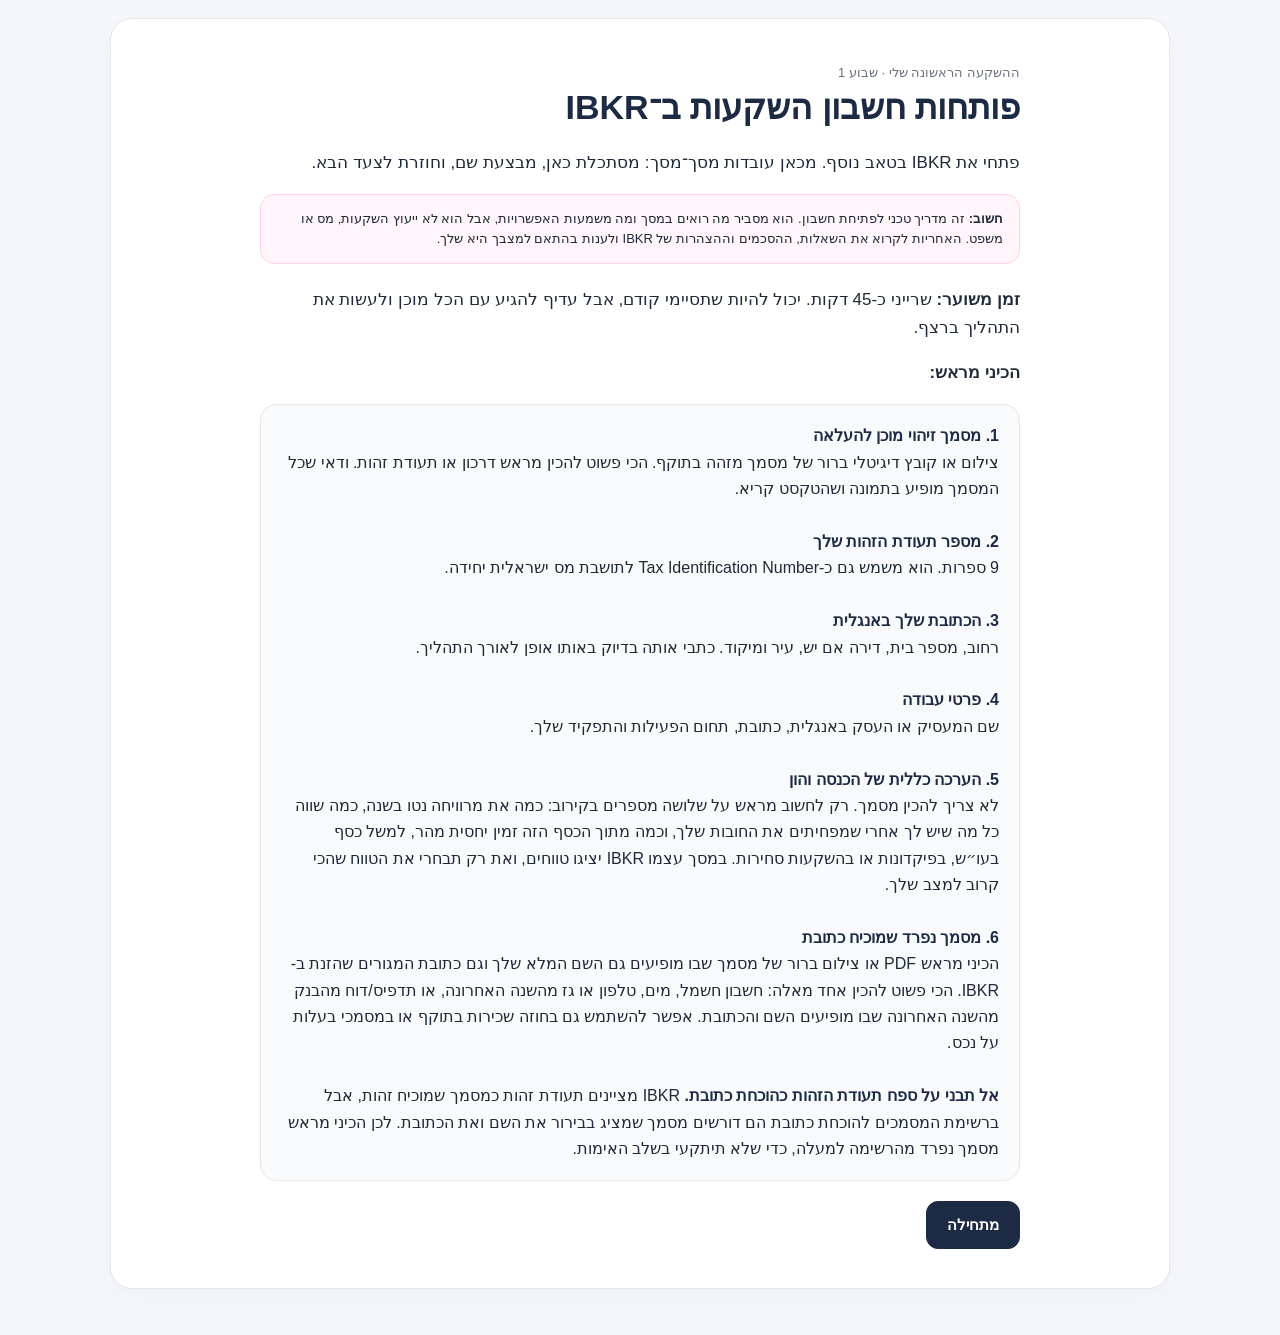
==== investment-guide/index.html @ 602bee1f "Rename index (7).html to index.html" ====
<!doctype html><html lang="he" dir="rtl"><head><meta charset="utf-8"><meta name="viewport" content="width=device-width,initial-scale=1"><title>ההשקעה הראשונה שלי · IBKR</title>
<style>
:root{--bg:#f6f7fb;--txt:#1f2937;--mut:#6b7280;--line:#e5e7eb;--navy:#1d2a44;--mag:#ed168c;--mag2:#c90d73;--soft:#fff5fb}
*{box-sizing:border-box}body{margin:0;background:var(--bg);font-family:Arial,"Noto Sans Hebrew",sans-serif;color:var(--txt)}.wrap{max-width:1100px;margin:auto;padding:0 20px 46px}
header{position:sticky;top:0;z-index:9;background:#f6f7fbf2;padding:16px 0 14px;backdrop-filter:blur(8px)}.meta{display:flex;justify-content:space-between;color:var(--mut);font-size:13px;margin-bottom:10px}
.track{height:8px;background:#e6e8ee;border-radius:999px;position:relative;margin:0 31px}.fill{position:absolute;right:0;height:100%;background:var(--mag);border-radius:999px;transition:.25s}
.user{position:absolute;top:50%;transform:translate(50%,-50%);width:30px;height:30px;display:grid;place-items:center;transition:.25s}.user svg{width:24px;height:24px;fill:var(--mag)}
.goal{position:absolute;left:-31px;top:50%;transform:translateY(-50%);width:34px;height:34px;border-radius:50%;background:white;border:2px solid var(--mag);display:grid;place-items:center;box-shadow:0 0 0 5px var(--bg)}.goal svg{width:19px;height:19px;fill:var(--mag)}
main{background:#fff;border:1px solid var(--line);border-radius:22px;padding:34px;margin-top:18px;box-shadow:0 5px 22px #1f293708}.kicker{font-size:13px;color:var(--mut);margin-bottom:7px}
h1{direction:ltr;text-align:left;color:var(--navy);font-size:30px;margin:0 0 22px}.disclaimer{background:var(--soft);border:1px solid #ffd0e8;border-radius:14px;padding:14px 16px;font-size:13px;line-height:1.55;margin:0 0 22px}
.gallery{display:grid;gap:14px;margin:20px 0 26px}.screen{background:#fafbfc;border:1px solid var(--line);border-radius:16px;overflow:hidden;text-align:center}.screen img{display:block;max-width:100%;max-height:640px;margin:auto;object-fit:contain;background:#fff}.cap{font-size:11px;color:var(--mut);padding:8px 12px;border-top:1px solid var(--line)}
.row{padding:14px 0;border-bottom:1px solid #eef0f4}.field{direction:ltr;text-align:left;font-weight:700}.answer{margin-top:6px;line-height:1.55}.note{margin-top:20px;border:1px solid #d9dee7;background:#f8fafc;border-radius:14px;padding:17px 19px;line-height:1.55}.note strong{display:block;color:var(--navy);margin-bottom:6px}
.actions{display:flex;gap:12px;justify-content:space-between;margin-top:30px}button{border-radius:12px;padding:14px 20px;font-size:15px;cursor:pointer;transition:transform .16s ease,box-shadow .16s ease,background .16s ease,border-color .16s ease}.back{background:white;border:1px solid var(--line);color:var(--txt)}.back:hover{background:#f3f4f6;border-color:#cfd4dc;transform:translateY(-2px);box-shadow:0 5px 14px #1f293712}.next{background:var(--navy);border:1px solid var(--navy);color:white;margin-right:auto;font-weight:700}.next:hover{background:#111d34;border-color:#111d34;transform:translateY(-2px);box-shadow:0 7px 18px #1d2a4430}button:active{transform:translateY(0)}
.intro{max-width:760px;margin:auto;padding:12px 0 5px}.intro h1{direction:rtl;text-align:right;font-size:34px}.intro p{font-size:17px;line-height:1.65}.start{background:var(--navy);color:#fff;border:1px solid var(--navy);font-weight:700}.start:hover{background:#111d34;transform:translateY(-2px);box-shadow:0 7px 18px #1d2a4430}
.done{text-align:center;padding:15px 10px 8px}.done h1{direction:rtl;text-align:center;margin:8px 0 10px}.party{height:180px;position:relative;display:grid;place-items:center;overflow:hidden}.party img{width:150px;max-height:140px;object-fit:contain;animation:partyPop .7s cubic-bezier(.2,.8,.2,1) both,partyFloat 2.2s ease-in-out .7s infinite alternate}@keyframes partyPop{0%{transform:scale(.25) rotate(-14deg);opacity:0}75%{transform:scale(1.12) rotate(4deg)}100%{transform:scale(1) rotate(0);opacity:1}}@keyframes partyFloat{to{transform:translateY(-8px) rotate(3deg)}}
.confetti{position:absolute;width:9px;height:15px;border-radius:3px;animation:fall 1.8s ease-in infinite;top:-20px}@keyframes fall{to{transform:translateY(210px) rotate(360deg);opacity:.1}}
.todo{text-align:right;max-width:720px;margin:24px auto 0;background:#f8fafc;border:1px solid var(--line);border-radius:16px;padding:18px 20px;line-height:1.65}.todo b{color:var(--navy)}.security{margin-top:14px;padding-top:14px;border-top:1px solid var(--line)}.source{font-size:11px;color:var(--mut);margin-top:18px}
@media(max-width:680px){.wrap{padding:0 13px 28px}main{padding:21px 16px;border-radius:18px}h1{font-size:24px}.intro h1{font-size:29px}.screen img{max-height:520px}.actions{position:sticky;bottom:0;background:white;padding:12px 0 2px;z-index:4}}
</style></head><body><div class="wrap"><header id="head" style="display:none"><div class="meta"><span id="count"></span><span>בדרך לפתיחת החשבון</span></div><div class="track"><div class="fill" id="fill"></div><div class="user" id="user"><svg viewBox="0 0 24 24"><path d="M12 12a5 5 0 1 0 0-10 5 5 0 0 0 0 10Zm0 2c-5 0-9 2.5-9 5.5V22h18v-2.5C21 16.5 17 14 12 14Z"/></svg></div><div class="goal"><svg viewBox="0 0 24 24"><path d="M9 4V3h6v1h3a2 2 0 0 1 2 2v4H4V6a2 2 0 0 1 2-2h3Zm6 2H9v1h6V6Zm5 6v6a2 2 0 0 1-2 2H6a2 2 0 0 1-2-2v-6h6v1h4v-1h6Z"/></svg></div></div></header><main id="main"></main></div>
<script>
const S=[{"title": "Open Account", "imgs": ["https://www.bankeronwheels.com/wp-content/uploads/2024/09/Screenshot-2024-09-30-201847.png"], "items": [["Open Account", "באתר של IBKR לחצי על הכפתור האדום Open Account בפינה הימנית העליונה."], ]}, {"title": "Create a Username and Password", "imgs": ["https://www.bankeronwheels.com/wp-content/uploads/2024/08/User1.png"], "items": [["Email Address", "הזיני את כתובת המייל שלך."], ["Username", "צרי שם משתמש ושמרי אותו במנהל הסיסמאות שלך."], ["Password / Confirm Password", "צרי סיסמה חזקה והזיני אותה שוב."], ["Country", "בחרי Israel. הכוונה למדינת המגורים העיקרית שלך, לא לאזרחות."], ["Create Account", "לחצי Create Account."]]}, {"title": "Email Verification", "imgs": ["https://www.bankeronwheels.com/wp-content/uploads/2024/08/tre-e1727351847873-1536x276.png"], "items": [["Verify Email", "פתחי את המייל מ־IBKR ולחצי על קישור האימות."], ["Return to Application", "חזרי ל־IBKR והמשיכי את הבקשה."]]}, {"title": "Select The Desired Account", "imgs": ["https://www.bankeronwheels.com/wp-content/uploads/2024/08/quattro.png", "https://www.bankeronwheels.com/wp-content/uploads/2024/08/Cinque-1536x446.png", "https://www.bankeronwheels.com/wp-content/uploads/2024/08/sei-1536x1516.png"], "items": [["Account Type", "למדריך הזה בחרי Individual , חשבון אישי על שמך."], ["Start Application", "לחצי Start Application."]], "note": ["חשבון אישי", "המדריך הזה בנוי לפתיחת Individual Account. אם את פותחת Joint או סוג חשבון אחר, המסלול משתנה."]}, {"title": "Personal Information", "imgs": ["https://www.bankeronwheels.com/wp-content/uploads/2024/08/sette-768x1331.png", "https://www.bankeronwheels.com/wp-content/uploads/2024/08/otto-1174x1536.png"], "items": [["Contact Information", "מלאי שם, כתובת וטלפון בדיוק לפי הפרטים שלך."], ["Address Line One", "רחוב ומספר בית באנגלית."], ["Address Line Two", "דירה / קומה, אם רלוונטי."], ["City / Zip", "עיר ומיקוד."], ["Date of Birth", "תאריך לידה."], ["Marital Status", "מצב משפחתי."], ["Number of Dependents", "מספר האנשים התלויים בך כלכלית, לפי מצבך."], ["Tax Residency", "אם את תושבת מס בישראל בלבד, בחרי Israel."], ["Tax Identification Number", "לתושבת ישראל יחידה: מספר תעודת הזהות שלך, 9 ספרות."], ["Identification", "בחרי Israel כמדינת ההנפקה, את סוג המסמך שאת מציגה, והזיני את מספר המסמך בדיוק כפי שמופיע עליו."]], "note": ["מה זה Tax Identification Number?", "זה מספר הזיהוי שלך לצורכי מס. בישראל, אצל יחיד, זה מספר תעודת הזהות. אם את תושבת מס גם במדינה נוספת, הוסיפי אותה לפי המצב שלך."]}, {"title": "Employment & Source of Wealth", "imgs": ["https://www.bankeronwheels.com/wp-content/uploads/2024/08/nove-1124x1536.png", "https://www.bankeronwheels.com/wp-content/uploads/2024/08/dieci-1536x1037.png"], "items": [["Employment Status", "בחרי את מה שמתאר אותך: Employed = שכירה · Self-Employed = עצמאית · Student = סטודנטית · Homemaker = עקרת בית · Unemployed = לא מועסקת · Retired = פנסיונרית · At Home Trader = סוחרת מהבית."], ["My Employment", "אם בחרת Employed / Self-Employed, מלאי שם מעסיק/עסק, כתובת, Nature of Business = תחום הפעילות, ו־Occupation = התפקיד שלך."], ["Financial Firm", "אם את או בן/בת משפחה קרובה עובדים או רשומים בגוף פיננסי מהסוג שמפורט בשאלה , Yes. אחרת , No."], ["Source of Wealth", "סמני מאיפה נבנה ההון שלך בפועל , למשל הכנסה מעבודה, חסכונות, השקעות, ירושה, נדל״ן או מקור אחר שמופיע אצלך."], ["Source Used to Fund Account", "סמני מאיזה מהמקורות האלה מגיע הכסף שאת מתכוונת להעביר לחשבון."]], "note": ["למה שואלים מאיפה הכסף?", "זו בדיקה רגולטורית של מקור ההון והכספים. אין תשובה ש'עדיף' לבחור , המטרה היא שהתשובות יתארו את המצב שלך בפועל ושיהיה אפשר לתמוך בהן במסמכים אם IBKR יבקשו."]}, {"title": "Base Currency, Security Questions & Phone", "imgs": ["https://www.bankeronwheels.com/wp-content/uploads/2024/08/unidci-768x1151.png", "https://www.bankeronwheels.com/wp-content/uploads/2024/08/dodici-1536x466.png"], "items": [["Base Currency", "למסלול שלנו בחרי United States Dollar (USD). זה מטבע הדיווח של החשבון; הוא לא מגביל אותך להחזיק או לסחור רק בדולרים."], ["Security Questions", "בחרי 3 שאלות שתזכרי את התשובות אליהן גם בעתיד. שמרי גם אותן במנהל הסיסמאות."], ["Mobile Number", "הזיני את מספר הנייד שלך ואמתִי אותו אם מופיעה בקשת אימות."]]}, {"title": "Configure Your Trading Account", "imgs": ["https://www.bankeronwheels.com/wp-content/uploads/2024/09/ss13.webp", "https://www.bankeronwheels.com/wp-content/uploads/2024/08/Quindici-1536x910.png"], "items": [["Account Type", "בחרי Cash. זה החשבון הפשוט ללא הלוואה מהברוקר וללא מינוף."], ["Annual Net Income (USD)", "בחרי את הטווח שהכי קרוב להכנסה השנתית נטו שלך. IBKR מציגים טווחים , לא צריך לחשב עד הדולר."], ["Net Worth (USD)", "בחרי את הטווח שהכי קרוב לשווי הכולל שלך: מה שיש לך בנכסים ובחסכונות, פחות מה שאת חייבת בחובות והלוואות."], ["Liquid Net Worth (USD)", "בחרי את הטווח שהכי קרוב לכסף ולנכסים שאפשר להפוך למזומן יחסית מהר , למשל כסף בבנק והשקעות סחירות. דירת מגורים בדרך כלל אינה נחשבת נזילה."], ["Investment Objectives", "אם המטרה שלך היא צמיחת הון לאורך זמן, Growth מתארת את המטרה הזו. סמני אפשרויות נוספות רק אם הן באמת חלק מהמטרות שלך."], ["Experience / Trades / Knowledge", "בכל מוצר שמופיע, בחרי את שנות הניסיון, מספר העסקאות בשנה ורמת הידע שמתארים אותך בפועל."], ["Trading Permissions , Stocks", "כדי לקנות מניות או ETF צריך Stocks. הוסיפי את השווקים שבהם את מתכננת לסחור. אל תוסיפי Options, Futures, CFDs וכד׳ אם אינך מתכוונת להשתמש בהם."]], "note": ["חשוב", "זו הכוונה טכנית לפתיחת החשבון, לא המלצה השקעתית. אל תגדילי ניסיון, ידע או מטרות כדי לקבל הרשאה. קראי את האפשרויות ובחרי רק מה שמתאר אותך בפועל."]}, {"title": "Regulatory Questions", "imgs": ["https://www.bankeronwheels.com/wp-content/uploads/2024/08/sedici-1-1536x1351.png"], "items": [["Financial Industry", "אם השאלה שואלת האם את או קרוב משפחה מיידי עובדים/רשומים בגוף פיננסי , Yes רק אם זה נכון. אחרת No."], ["Public Company / Control Person", "אם השאלה שואלת האם את מנהלת, דירקטורית, בעלת שליטה או קשורה באופן שמפורט לחברה ציבורית , עני לפי מצבך. אם לא, No."], ["Other Regulatory Questions", "קראי כל שאלה ועני אמת. אם מופיעה אצלך שאלה שהניסוח שלה לא ברור ולא מופיעה כאן , אל תנחשי. צלמי אותה."]], "note": ["אין כאן 'סט תשובות' שצריך לעבור", "השאלות משתנות לפי הפרטים שמילאת קודם. לכן אי אפשר לסמן No אוטומטית לכולן. המדריך נותן פירוש; התשובה היא תמיד לפי המצב שלך."]}, {"title": "Stock Yield Enhancement Program", "imgs": ["https://www.bankeronwheels.com/wp-content/uploads/2024/08/Account-type.gif"], "items": [["Stock Yield Enhancement Program", "זה מסלול אופציונלי שבו IBKR יכולים להשאיל ניירות ערך שלך לצדדים אחרים ואת עשויה לקבל חלק מההכנסה מההשאלה."], ["Enroll / Decline", "אין צורך להצטרף לתוכנית כדי לפתוח חשבון. קראי את התנאים ובחרי אם להצטרף או לא; אפשר לשנות את ההגדרה בהמשך."]], "note": ["למה אני לא אומרת לך מה לסמן כאן?", "זו כבר בחירה פיננסית לגבי השאלת ניירות הערך שלך, ולא פעולה טכנית שנדרשת לפתיחת החשבון."]}, {"title": "Confirm Your Tax Residence , W-8BEN", "imgs": ["https://www.bankeronwheels.com/wp-content/uploads/2024/08/diciassette-1426x1536.png"], "items": [["1. Name of Beneficial Owner", "בדקי שהשם שלך נכון."], ["2. Country of Citizenship", "בדקי שהאזרחות נכונה."], ["3. Permanent Address", "בדקי שהכתובת נכונה."], ["4. Date of Birth", "בדקי שתאריך הלידה נכון."], ["5. US tax identification number (SSN or ITIN)", "אם אין לך SSN או ITIN אמריקאי, השאירי את השדה ריק."], ["6. Foreign tax identification number", "לתושבת ישראל: מספר תעודת הזהות שלך."], ["Treaty Benefits Qualifications", "אם את תושבת מס בישראל והמערכת מציגה Israel כמדינת האמנה שלך, בחרי Israel לפי הפרטים שלך."]], "note": ["יש לך אזרחות אמריקאית או Green Card?", "עצרי כאן. W-8BEN מיועד למי שאינה US Person. אזרחית אמריקאית / בעלת Green Card בדרך כלל נדרשת למסלול מס אחר, לרבות W-9. אל תמלאי את המסך לפי ההוראות האלה."]}, {"title": "Final Steps & Signature", "imgs": ["https://www.bankeronwheels.com/wp-content/uploads/2024/08/diciotto-1-e1727351909633-768x1075.png", "https://www.bankeronwheels.com/wp-content/uploads/2024/08/Signature-1536x751.png", "https://www.bankeronwheels.com/wp-content/uploads/2024/08/venti-1173x1536.png", "https://www.bankeronwheels.com/wp-content/uploads/2024/08/ventiuno-1536x830.png", "https://www.bankeronwheels.com/wp-content/uploads/2024/08/ventidue-1195x1536.png", "https://www.bankeronwheels.com/wp-content/uploads/2024/08/ventitre-1536x895.png", "https://www.bankeronwheels.com/wp-content/uploads/2024/08/venti4-1536x165.png"], "items": [["Agree / Consent", "קראי את ההצהרות שמופיעות במסך וסמני Agree / Consent רק אם הן נכונות ואת מסכימה להן."], ["Signature", "במקום שבו IBKR מבקשים חתימה אלקטרונית, הקלידי את שמך בדיוק בפורמט שמופיע בהוראה ולחצי Sign / Continue."], ["Review", "עברִי על סיכום הפרטים. אם משהו שגוי, לחצי Edit ותקני לפני ההמשך."], ["Agreements & Disclosures", "פתחי וקראי את ההסכמים והגילויים שהמערכת דורשת ממך לאשר, ואז בצעי את האישור/החתימה."], ["More information is required", "אם מופיעה הודעה כזו, לחצי Continue , עדיין נשארו שלבי אימות."]], "note": ["חשוב", "המדריך מסביר את הפעולה הטכנית. ההסכמים עצמם מחייבים אותך, ולכן האחריות לקרוא ולהבין מה את מאשרת היא שלך."]}, {"title": "Final Steps to a Completed Application", "imgs": ["https://www.bankeronwheels.com/wp-content/uploads/2024/08/venti5-1536x1136.png"], "items": [["Confirm Mobile Number", "אם עדיין לא אימתת את הנייד, לחצי Confirm והשלימי את האימות."], ["Verify Identity And Address", "זה שלב חובה. לחצי Verify Identity."], ["Fund Your Account", "אל תעצרי עכשיו כדי להפקיד אם המטרה כרגע היא לסיים את פתיחת החשבון; קודם נסגור את האימות."]]}, {"title": "Verify Identity & Address", "imgs": ["https://www.bankeronwheels.com/wp-content/uploads/2024/08/venti6-1536x1000.png", "https://www.bankeronwheels.com/wp-content/uploads/2024/08/venti7-1536x1180.png", "https://www.bankeronwheels.com/wp-content/uploads/2024/08/required-e1727351956691.png", "https://www.bankeronwheels.com/wp-content/uploads/2024/08/venti8-1536x907.png", "https://www.bankeronwheels.com/wp-content/uploads/2024/09/Proof.png"], "items": [["Country of Issuance", "בחרי Israel."], ["Document Type", "בחרי Passport / National Identity Card / Driver License לפי המסמך שאת מעלה."], ["Document Number / Expiration", "הקלידי את מספר המסמך ואת תאריך התוקף, אם יש."], ["Verification Method", "אם מוצעת לך Streamlined Verification והיא זמינה , אפשר לפעול לפיה. אם לא, בחרי Manual Document Upload."], ["Proof of Identity", "העלי צילום ברור של דרכון / תעודת זהות / רישיון נהיגה לפי האפשרויות שמוצגות אצלך."], ["Proof of Address", "העלי מסמך שבו מופיעים השם והכתובת שהזנת. תדפיס או דוח מהבנק הוא אפשרות טובה; במסלול הידני מוצגות גם אפשרויות נוספות כגון Utility Bill, מסמך ממשלתי, Mortgage/Brokerage Statement או Credit Card Statement בהתאם לדרישות העדכניות במסך."], ["Do not reuse the same document", "אם IBKR מציינים שאותו מסמך לא יכול לשמש גם לזהות וגם לכתובת , השתמשי בשני מסמכים שונים."], ["Image Quality", "הצילום צריך להיות מלא, חד וקריא, בלי חיתוך של קצוות המסמך."]], "note": ["פה לא יוצאים באמצע", "אם חסר לך מסמך, פתחי את רשימת המסמכים המקובלים שמופיעה ב־IBKR ובחרי חלופה. אל תעלי מסמך שלא עומד בדרישות רק כדי להתקדם."]}, {"title": "Optional Settings & Two Factor Authentication", "imgs": ["https://www.bankeronwheels.com/wp-content/uploads/2024/08/30-1536x789.png", "https://www.bankeronwheels.com/wp-content/uploads/2024/08/31-e1727351985208.png"], "items": [["Two Factor Authentication", "אחרי שהחשבון נפתח, בחרי Secure Your Account והגדירי אימות דו־שלבי."], ["IBKR Mobile", "התקיני את IBKR Mobile, התחברי עם המשתמש והסיסמה שיצרת והפעילי IB Key לפי ההוראות."], ["Password", "שמרי את שם המשתמש והסיסמה במנהל סיסמאות , לא בצילום מסך, Notes פתוח או WhatsApp."]]}];let i=-1;const disc=`<div class="disclaimer"><b>חשוב:</b> זה מדריך טכני לפתיחת חשבון. הוא מסביר מה רואים במסך ומה משמעות האפשרויות, אבל הוא לא ייעוץ השקעות, מס או משפט. האחריות לקרוא את השאלות, ההסכמים וההצהרות של IBKR ולענות בהתאם למצבך היא שלך.</div>`;
function intro(){head.style.display="none";main.innerHTML=`<div class="intro"><div class="kicker">ההשקעה הראשונה שלי · שבוע 1</div><h1>פותחות חשבון השקעות ב־IBKR</h1><p>פתחי את IBKR בטאב נוסף. מכאן עובדות מסך־מסך: מסתכלת כאן, מבצעת שם, וחוזרת לצעד הבא.</p>${disc}<p><b>זמן משוער:</b> שרייני כ-45 דקות. יכול להיות שתסיימי קודם, אבל עדיף להגיע עם הכל מוכן ולעשות את התהליך ברצף.</p>
<p><b>הכיני מראש:</b></p>
<div class="todo" style="margin:10px 0 20px;max-width:none">
<b>1. מסמך זיהוי מוכן להעלאה</b><br>
צילום או קובץ דיגיטלי ברור של מסמך מזהה בתוקף. הכי פשוט להכין מראש דרכון או תעודת זהות. ודאי שכל המסמך מופיע בתמונה ושהטקסט קריא.<br><br>

<b>2. מספר תעודת הזהות שלך</b><br>
9 ספרות. הוא משמש גם כ-Tax Identification Number לתושבת מס ישראלית יחידה.<br><br>

<b>3. הכתובת שלך באנגלית</b><br>
רחוב, מספר בית, דירה אם יש, עיר ומיקוד. כתבי אותה בדיוק באותו אופן לאורך התהליך.<br><br>

<b>4. פרטי עבודה</b><br>
שם המעסיק או העסק באנגלית, כתובת, תחום הפעילות והתפקיד שלך.<br><br>

<b>5. הערכה כללית של הכנסה והון</b><br>
לא צריך להכין מסמך. רק לחשוב מראש על שלושה מספרים בקירוב: כמה את מרוויחה נטו בשנה, כמה שווה כל מה שיש לך אחרי שמפחיתים את החובות שלך, וכמה מתוך הכסף הזה זמין יחסית מהר, למשל כסף בעו״ש, בפיקדונות או בהשקעות סחירות. במסך עצמו IBKR יציגו טווחים, ואת רק תבחרי את הטווח שהכי קרוב למצב שלך.<br><br>

<b>6. מסמך נפרד שמוכיח כתובת</b><br>
הכיני מראש PDF או צילום ברור של מסמך שבו מופיעים גם השם המלא שלך וגם כתובת המגורים שהזנת ב-IBKR. הכי פשוט להכין אחד מאלה: חשבון חשמל, מים, טלפון או גז מהשנה האחרונה, או תדפיס/דוח מהבנק מהשנה האחרונה שבו מופיעים השם והכתובת. אפשר להשתמש גם בחוזה שכירות בתוקף או במסמכי בעלות על נכס.<br><br>

<b>אל תבני על ספח תעודת הזהות כהוכחת כתובת.</b> IBKR מציינים תעודת זהות כמסמך שמוכיח זהות, אבל ברשימת המסמכים להוכחת כתובת הם דורשים מסמך שמציג בבירור את השם ואת הכתובת. לכן הכיני מראש מסמך נפרד מהרשימה למעלה, כדי שלא תיתקעי בשלב האימות.
</div>
<button class="start" onclick="start()">מתחילה</button></div>`}
function start(){i=0;head.style.display="block";render()}
function render(){const s=S[i],p=i/(S.length-1)*100;count.textContent=`שלב ${i+1} מתוך ${S.length}`;fill.style.width=p+"%";user.style.right=p+"%";const rows=s.items.map(x=>`<div class="row"><div class="field">${x[0]}</div><div class="answer">${x[1]}</div></div>`).join("");const note=s.note?`<div class="note"><strong>${s.note[0]}</strong>${s.note[1]}</div>`:"";const shots=s.imgs.map((u,j)=>`<div class="screen"><img src="${u}" alt="${s.title}" onerror="this.closest('.screen').style.display='none'"><div class="cap">מסך ${j+1} מתוך ${s.imgs.length} בשלב הזה · צילום מתוך מדריך Banker on Wheels המעודכן למאי 2026</div></div>`).join("");main.innerHTML=`<div class="kicker">IBKR · ${i+1}/${S.length}</div><h1>${s.title}</h1>${i===0?disc:""}<div class="gallery">${shots}</div>${rows}${note}<div class="actions"><button class="back" onclick="back()">חזרה</button><button class="next" onclick="next()">${i===S.length-1?"סיימתי את התהליך":"עשיתי, לצעד הבא"}</button></div>`;scrollTo({top:0,behavior:"smooth"})}
function back(){if(i>0){i--;render()}else{i=-1;intro()}}function next(){if(i<S.length-1){i++;render()}else finish()}
function finish(){fill.style.width="100%";user.style.right="100%";count.textContent="הבקשה נשלחה";let cs="";let colors=["#ed168c","#4fc3f7","#b59cff","#ffb536"];for(let n=0;n<18;n++){cs+=`<i class="confetti" style="left:${5+Math.random()*90}%;background:${colors[n%4]};animation-delay:${Math.random()*1.2}s"></i>`}main.innerHTML=`<div class="done"><div class="party">${cs}<img src="[data-uri]" alt=""></div><h1>הבקשה לפתיחת החשבון נשלחה</h1><p>סיימת את שלבי פתיחת החשבון והאימות. עכשיו הבקשה עוברת לבדיקה של IBKR.</p><div class="todo"><b>מה עושים עכשיו?</b><br><br><b>1. דו״ח שבועי:</b> עדכני בדו״ח השבועי המתגלגל: “שלחתי בקשה לפתיחת חשבון IBKR”.<br><b>2. מחכות לאישור:</b> IBKR מציינים שהבדיקה יכולה לקחת כמה ימים. אם הם מבקשים מסמך או מידע נוסף, השלימי אותו.<br><b>3. כשהחשבון מאושר:</b> הוסיפי לדו״ח: “החשבון אושר”.<br><b>4. IBKR Mobile:</b> התקיני את האפליקציה, התחברי אליה פעם אחת והשלימי IB Key / אימות דו־שלבי כדי שהגישה מהנייד תהיה מוכנה.<div class="security"><b>ושמרי את הסיסמה כמו שצריך:</b> במנהל סיסמאות. לא בצילום מסך, לא ב־Notes פתוח ולא בהודעה לעצמך.</div></div><div class="source">צילומי המסך במדריך מבוססים על walkthrough של Banker on Wheels, עודכן 12.5.2026. IBKR עשויים לשנות ניסוח, סדר או מסכים לפי מדינה ופרטי המשתמשת.</div></div>`}
intro();
</script></body></html>
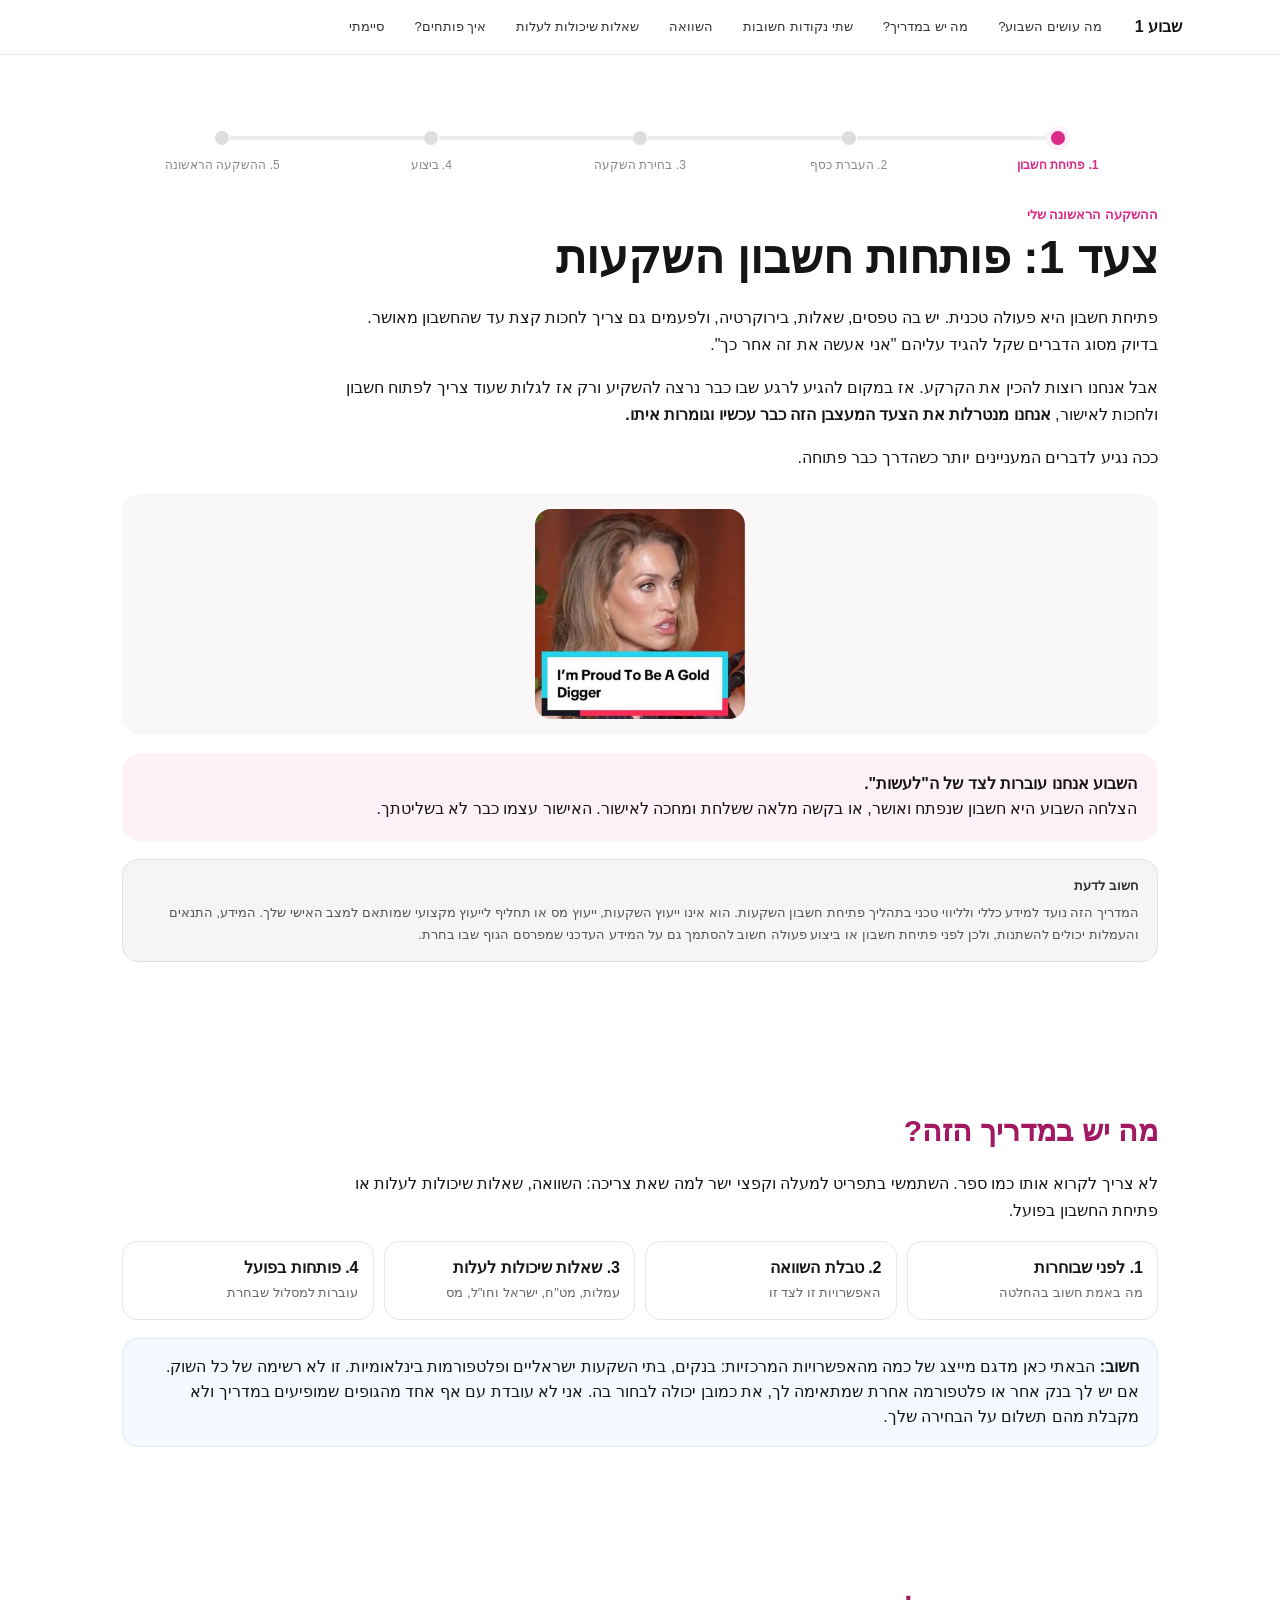
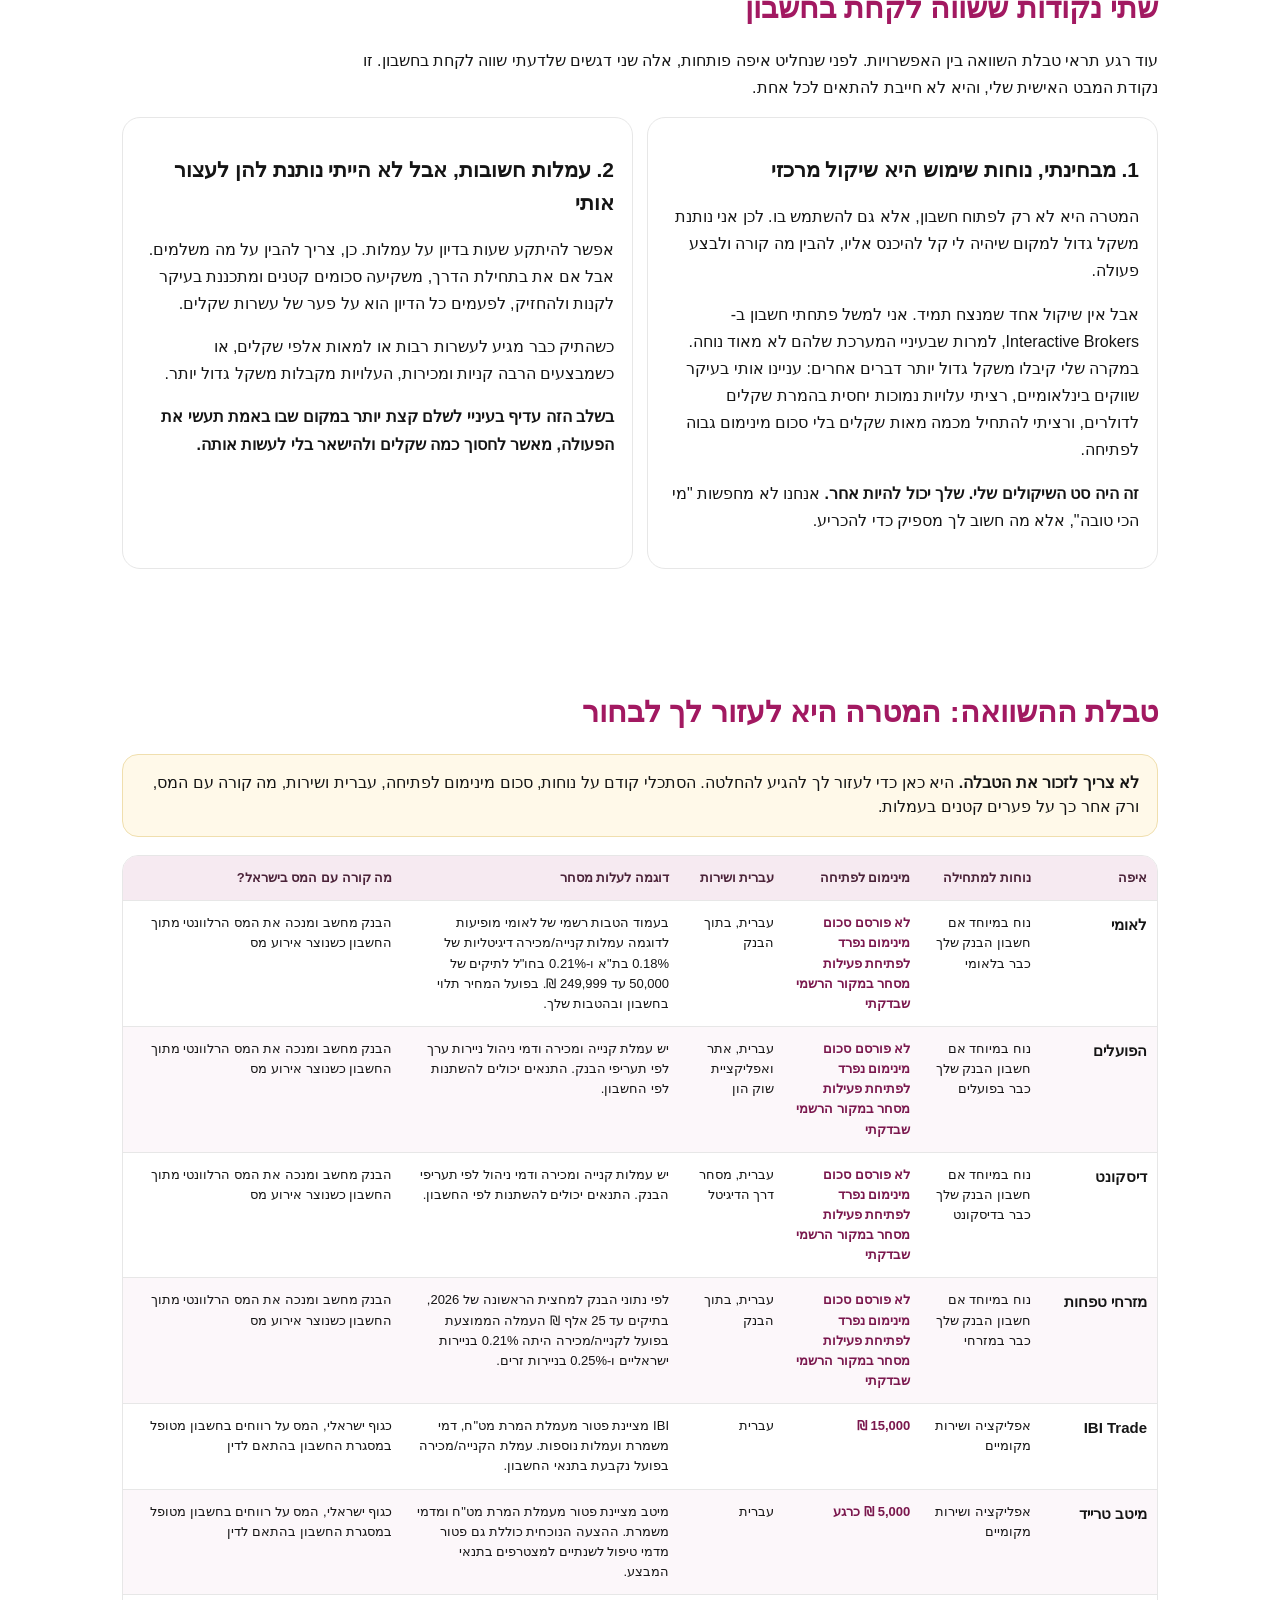
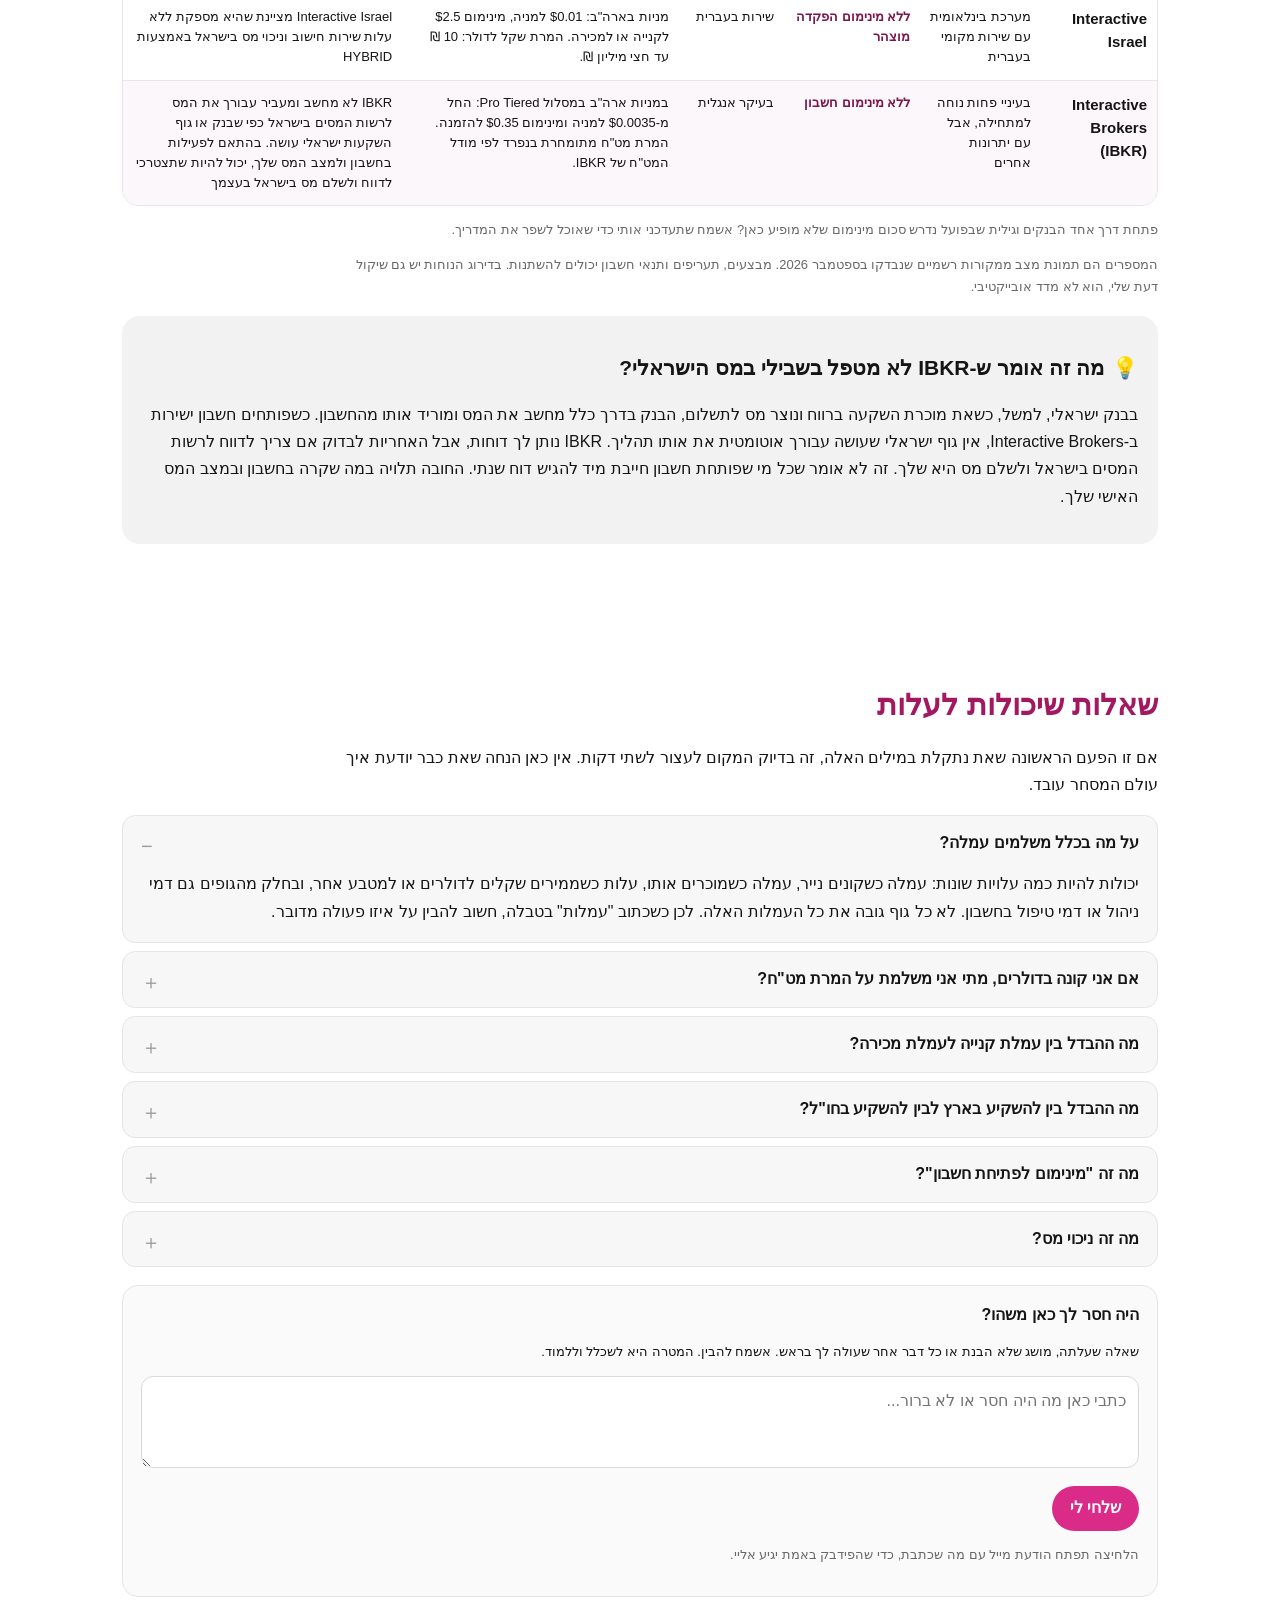
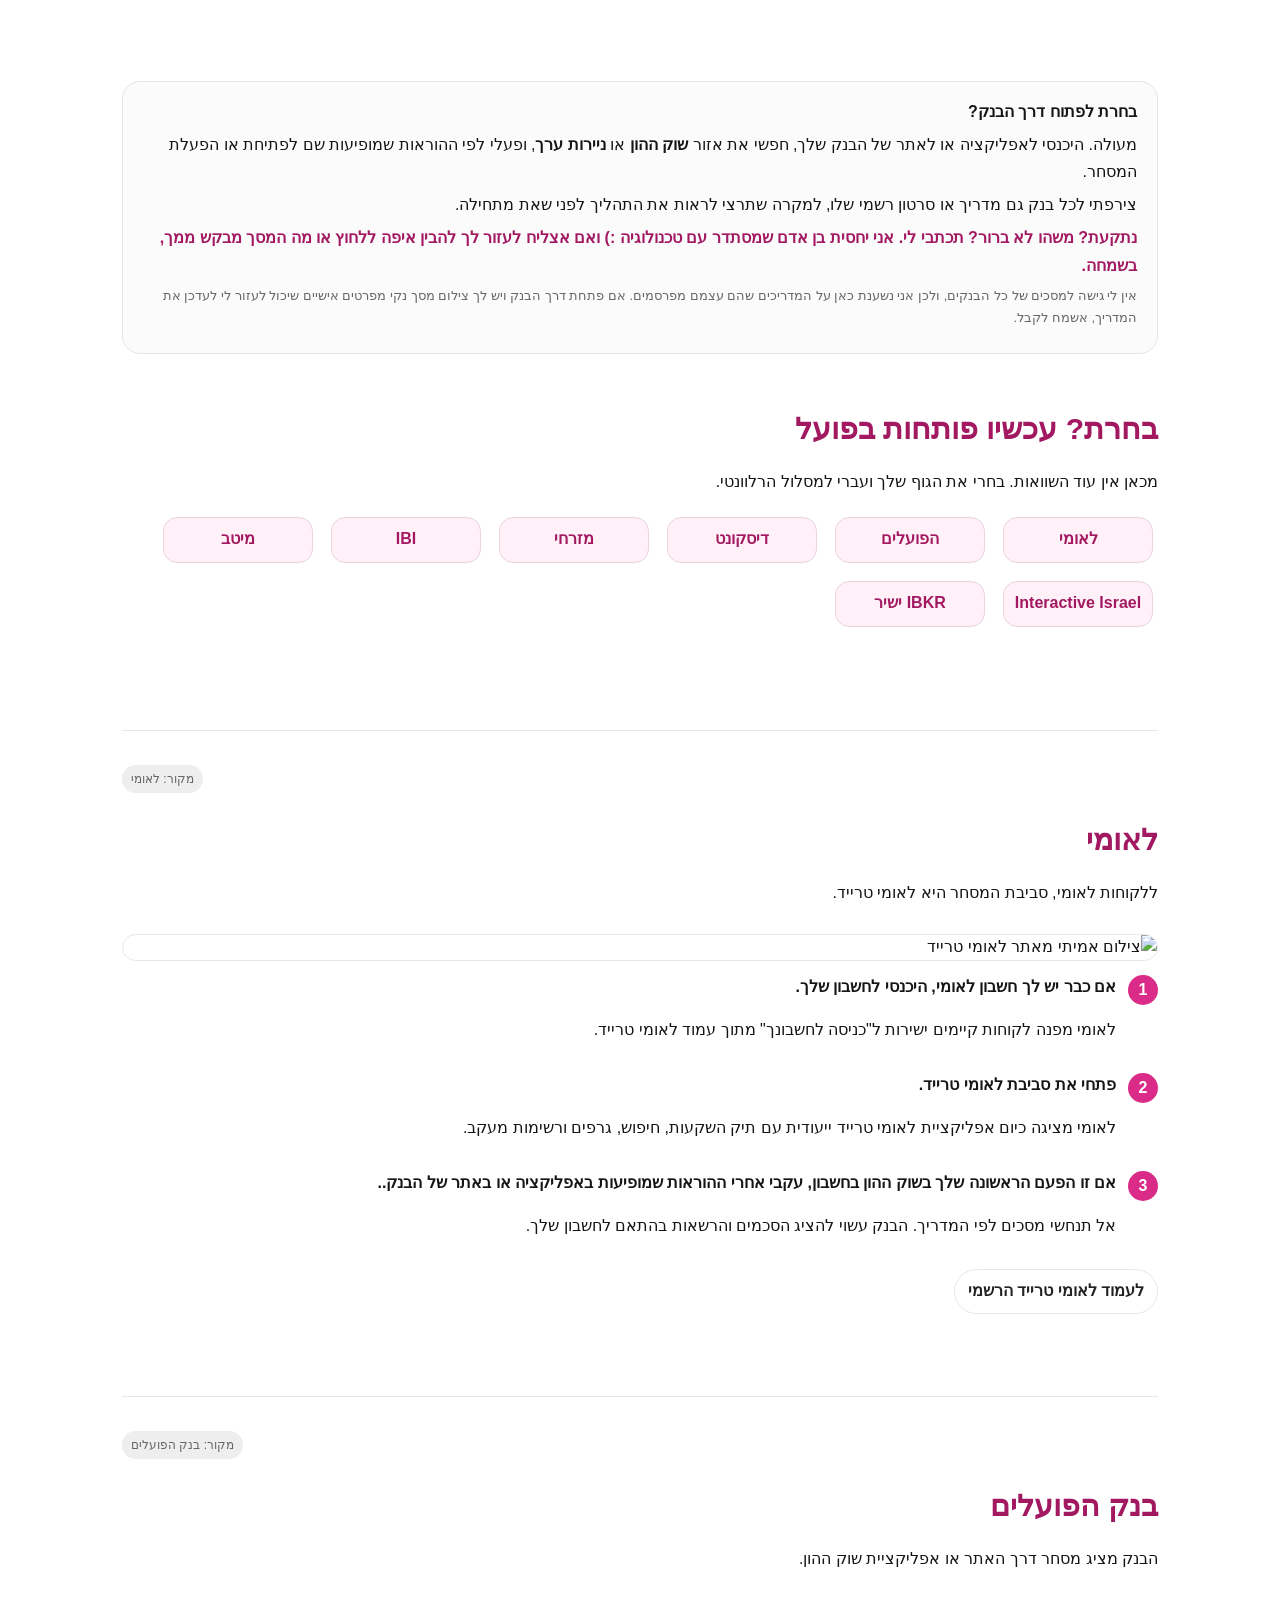
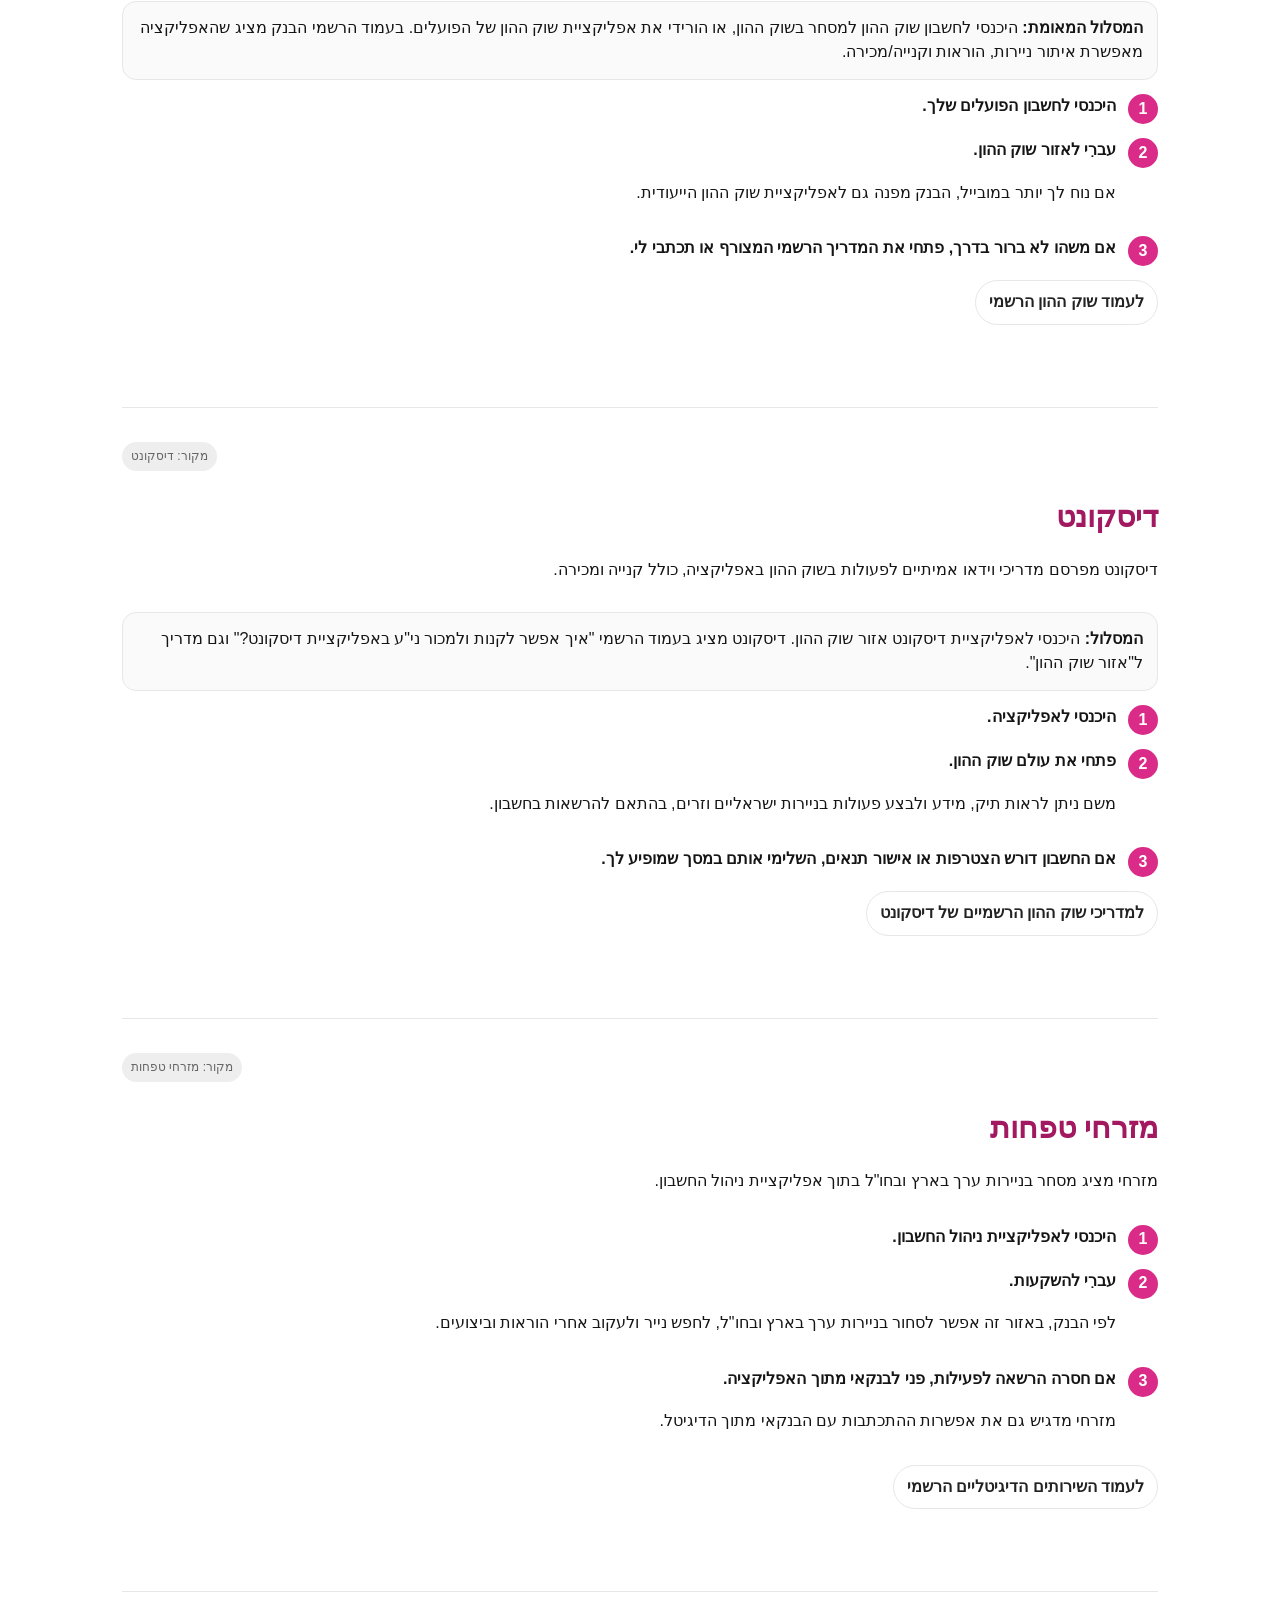
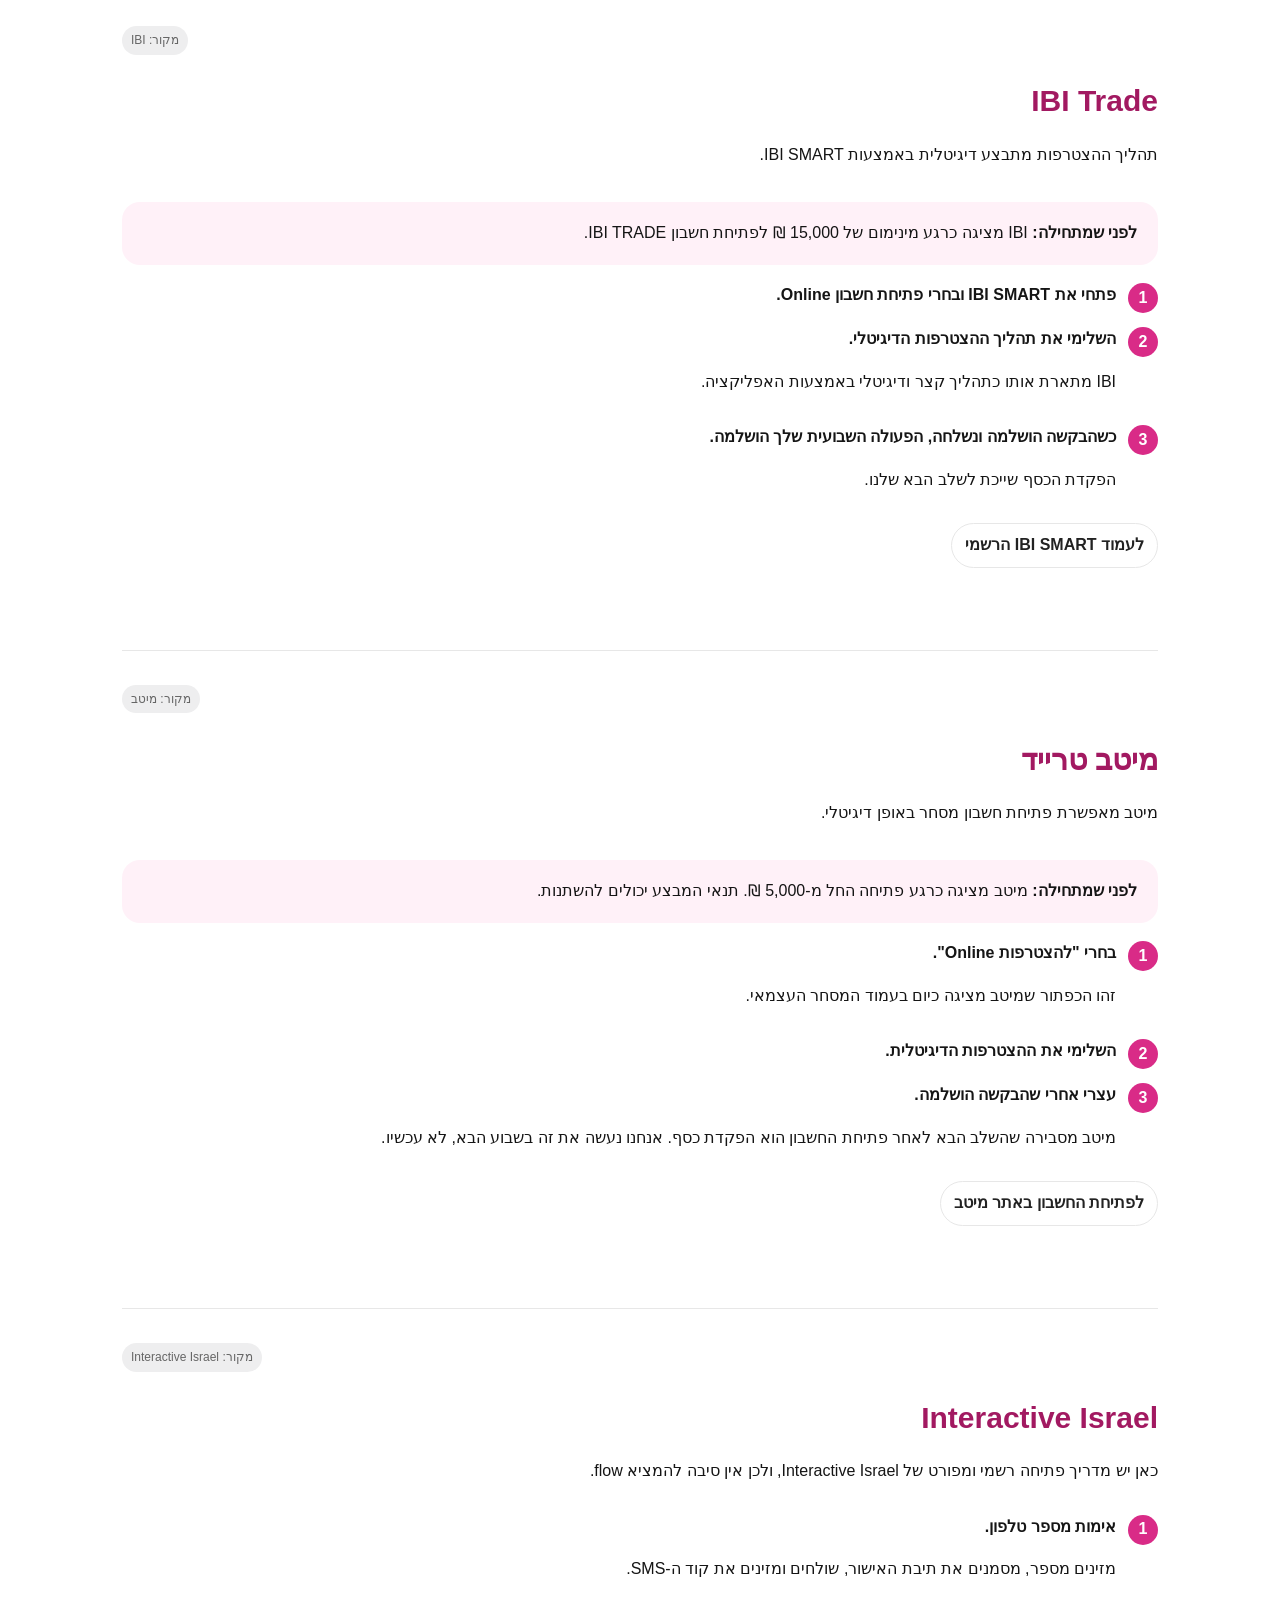
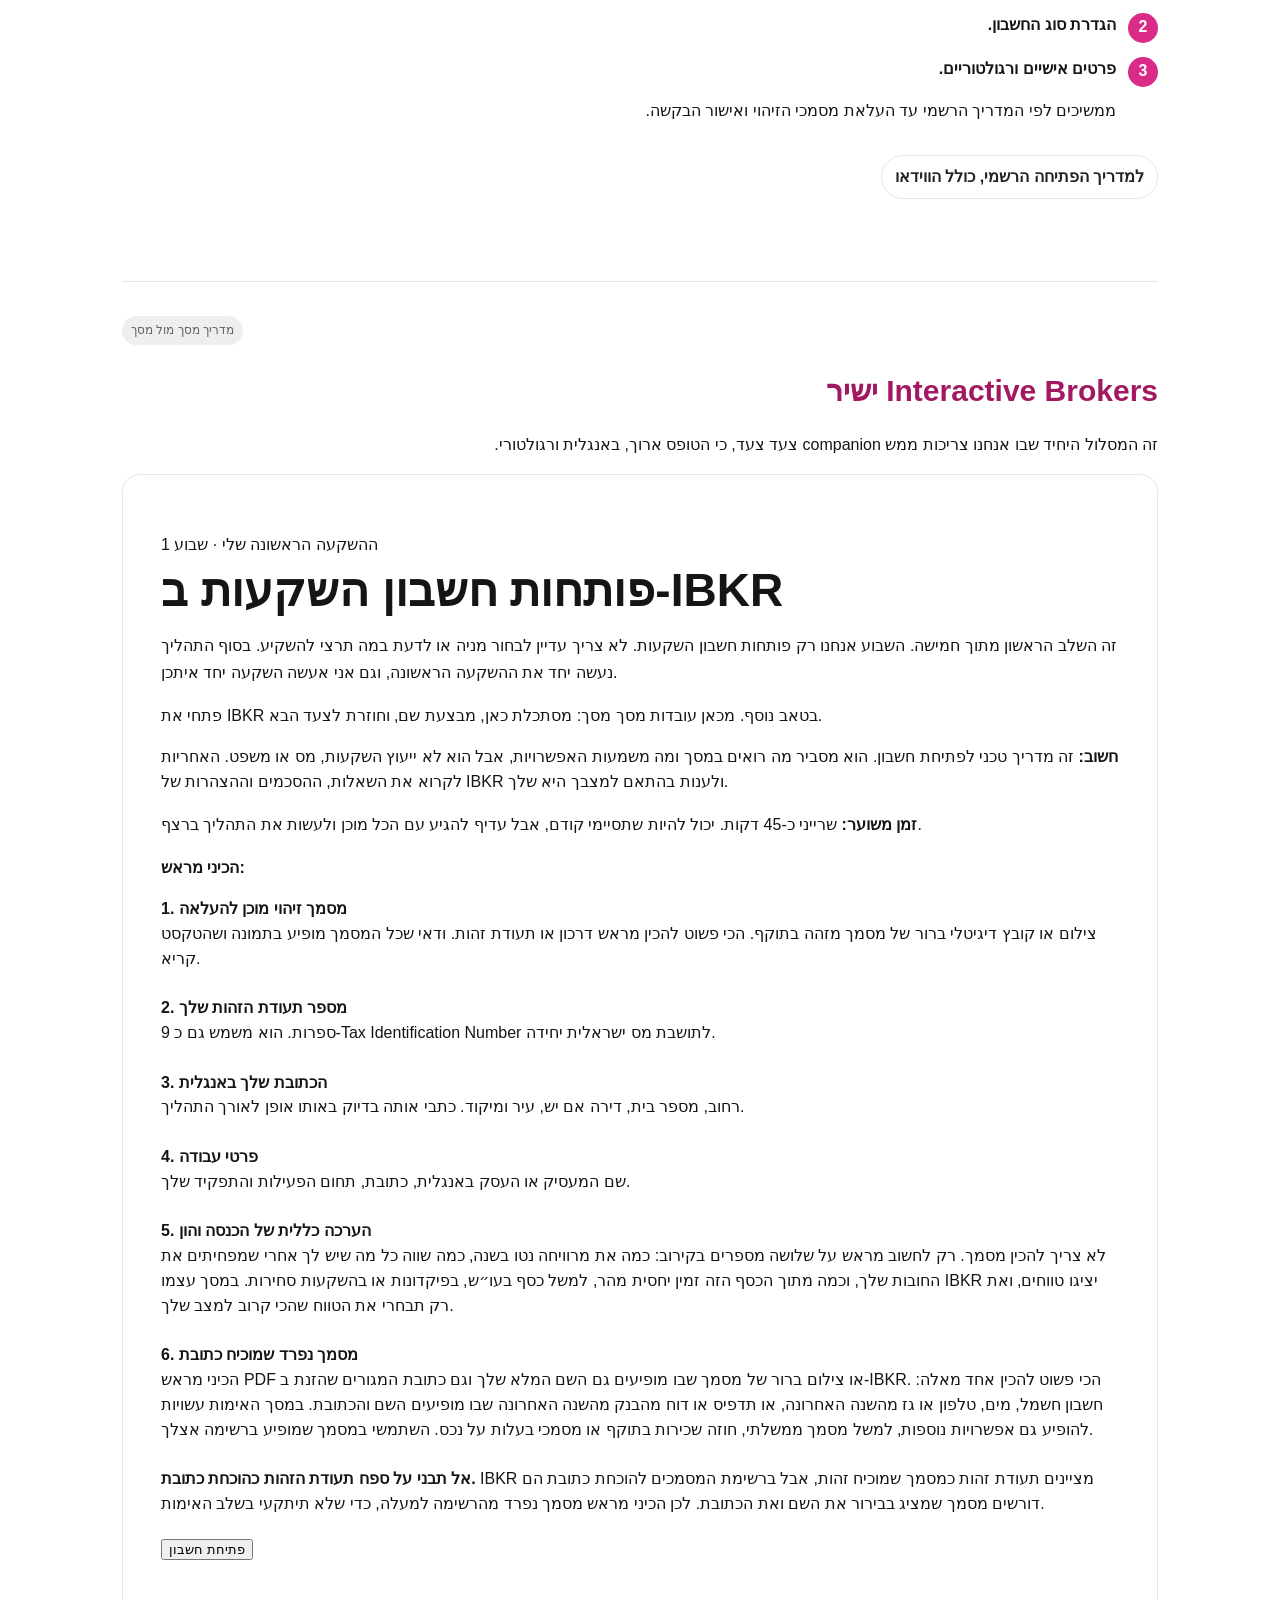
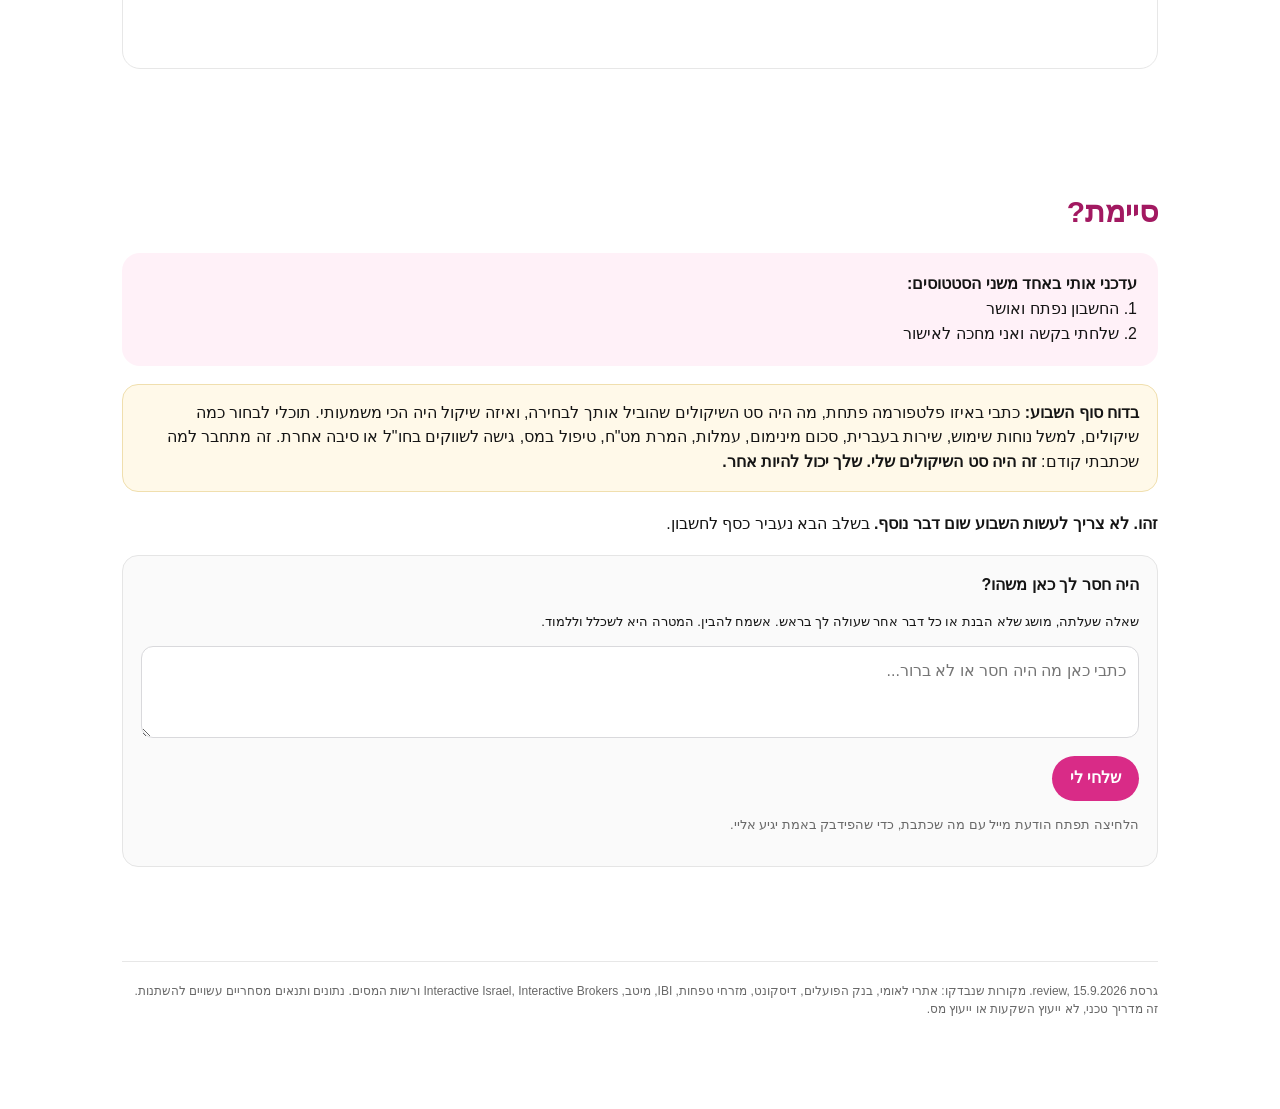
==== commit 4d154e0d: "Rename index (6).html to index.html" ====
--- a/investment-guide/index.html
+++ b/investment-guide/index.html
@@ -1,25 +1,376 @@
-<!doctype html><html lang="he" dir="rtl"><head><meta charset="utf-8"><meta name="viewport" content="width=device-width,initial-scale=1"><title>ההשקעה הראשונה שלי · IBKR</title>
+<!doctype html>
+<html lang="he" dir="rtl">
+<head>
+<meta charset="utf-8"><meta name="viewport" content="width=device-width,initial-scale=1">
+<title>ההשקעה הראשונה שלי | שבוע 1 | פתיחת חשבון השקעות</title>
 <style>
-:root{--bg:#f6f7fb;--txt:#1f2937;--mut:#6b7280;--line:#e5e7eb;--navy:#1d2a44;--mag:#ed168c;--mag2:#c90d73;--soft:#fff5fb}
-*{box-sizing:border-box}body{margin:0;background:var(--bg);font-family:Arial,"Noto Sans Hebrew",sans-serif;color:var(--txt)}.wrap{max-width:1100px;margin:auto;padding:0 20px 46px}
-header{position:sticky;top:0;z-index:9;background:#f6f7fbf2;padding:16px 0 14px;backdrop-filter:blur(8px)}.meta{display:flex;justify-content:space-between;color:var(--mut);font-size:13px;margin-bottom:10px}
-.track{height:8px;background:#e6e8ee;border-radius:999px;position:relative;margin:0 31px}.fill{position:absolute;right:0;height:100%;background:var(--mag);border-radius:999px;transition:.25s}
-.user{position:absolute;top:50%;transform:translate(50%,-50%);width:30px;height:30px;display:grid;place-items:center;transition:.25s}.user svg{width:24px;height:24px;fill:var(--mag)}
-.goal{position:absolute;left:-31px;top:50%;transform:translateY(-50%);width:34px;height:34px;border-radius:50%;background:white;border:2px solid var(--mag);display:grid;place-items:center;box-shadow:0 0 0 5px var(--bg)}.goal svg{width:19px;height:19px;fill:var(--mag)}
-main{background:#fff;border:1px solid var(--line);border-radius:22px;padding:34px;margin-top:18px;box-shadow:0 5px 22px #1f293708}.kicker{font-size:13px;color:var(--mut);margin-bottom:7px}
-h1{direction:ltr;text-align:left;color:var(--navy);font-size:30px;margin:0 0 22px}.disclaimer{background:var(--soft);border:1px solid #ffd0e8;border-radius:14px;padding:14px 16px;font-size:13px;line-height:1.55;margin:0 0 22px}
-.gallery{display:grid;gap:14px;margin:20px 0 26px}.screen{background:#fafbfc;border:1px solid var(--line);border-radius:16px;overflow:hidden;text-align:center}.screen img{display:block;max-width:100%;max-height:640px;margin:auto;object-fit:contain;background:#fff}.cap{font-size:11px;color:var(--mut);padding:8px 12px;border-top:1px solid var(--line)}
-.row{padding:14px 0;border-bottom:1px solid #eef0f4}.field{direction:ltr;text-align:left;font-weight:700}.answer{margin-top:6px;line-height:1.55}.note{margin-top:20px;border:1px solid #d9dee7;background:#f8fafc;border-radius:14px;padding:17px 19px;line-height:1.55}.note strong{display:block;color:var(--navy);margin-bottom:6px}
-.actions{display:flex;gap:12px;justify-content:space-between;margin-top:30px}button{border-radius:12px;padding:14px 20px;font-size:15px;cursor:pointer;transition:transform .16s ease,box-shadow .16s ease,background .16s ease,border-color .16s ease}.back{background:white;border:1px solid var(--line);color:var(--txt)}.back:hover{background:#f3f4f6;border-color:#cfd4dc;transform:translateY(-2px);box-shadow:0 5px 14px #1f293712}.next{background:var(--navy);border:1px solid var(--navy);color:white;margin-right:auto;font-weight:700}.next:hover{background:#111d34;border-color:#111d34;transform:translateY(-2px);box-shadow:0 7px 18px #1d2a4430}button:active{transform:translateY(0)}
-.intro{max-width:760px;margin:auto;padding:12px 0 5px}.intro h1{direction:rtl;text-align:right;font-size:34px}.intro p{font-size:17px;line-height:1.65}.start{background:var(--navy);color:#fff;border:1px solid var(--navy);font-weight:700}.start:hover{background:#111d34;transform:translateY(-2px);box-shadow:0 7px 18px #1d2a4430}
-.done{text-align:center;padding:15px 10px 8px}.done h1{direction:rtl;text-align:center;margin:8px 0 10px}.party{height:180px;position:relative;display:grid;place-items:center;overflow:hidden}.party img{width:150px;max-height:140px;object-fit:contain;animation:partyPop .7s cubic-bezier(.2,.8,.2,1) both,partyFloat 2.2s ease-in-out .7s infinite alternate}@keyframes partyPop{0%{transform:scale(.25) rotate(-14deg);opacity:0}75%{transform:scale(1.12) rotate(4deg)}100%{transform:scale(1) rotate(0);opacity:1}}@keyframes partyFloat{to{transform:translateY(-8px) rotate(3deg)}}
-.confetti{position:absolute;width:9px;height:15px;border-radius:3px;animation:fall 1.8s ease-in infinite;top:-20px}@keyframes fall{to{transform:translateY(210px) rotate(360deg);opacity:.1}}
-.todo{text-align:right;max-width:720px;margin:24px auto 0;background:#f8fafc;border:1px solid var(--line);border-radius:16px;padding:18px 20px;line-height:1.65}.todo b{color:var(--navy)}.security{margin-top:14px;padding-top:14px;border-top:1px solid var(--line)}.source{font-size:11px;color:var(--mut);margin-top:18px}
-@media(max-width:680px){.wrap{padding:0 13px 28px}main{padding:21px 16px;border-radius:18px}h1{font-size:24px}.intro h1{font-size:29px}.screen img{max-height:520px}.actions{position:sticky;bottom:0;background:white;padding:12px 0 2px;z-index:4}}
-</style></head><body><div class="wrap"><header id="head" style="display:none"><div class="meta"><span id="count"></span><span>בדרך לפתיחת החשבון</span></div><div class="track"><div class="fill" id="fill"></div><div class="user" id="user"><svg viewBox="0 0 24 24"><path d="M12 12a5 5 0 1 0 0-10 5 5 0 0 0 0 10Zm0 2c-5 0-9 2.5-9 5.5V22h18v-2.5C21 16.5 17 14 12 14Z"/></svg></div><div class="goal"><svg viewBox="0 0 24 24"><path d="M9 4V3h6v1h3a2 2 0 0 1 2 2v4H4V6a2 2 0 0 1 2-2h3Zm6 2H9v1h6V6Zm5 6v6a2 2 0 0 1-2 2H6a2 2 0 0 1-2-2v-6h6v1h4v-1h6Z"/></svg></div></div></header><main id="main"></main></div>
+:root{--ink:#151515;--muted:#686868;--line:#e7e7e7;--soft:#f7f7f7;--pink:#d92b87;--pink2:#fff1f8;--green:#eaf8ef;}
+*{box-sizing:border-box}html{scroll-behavior:smooth}body{margin:0;font-family:Arial,"Noto Sans Hebrew",sans-serif;color:var(--ink);line-height:1.55;background:#fff}
+nav{position:sticky;top:0;z-index:50;background:rgba(255,255,255,.96);backdrop-filter:blur(10px);border-bottom:1px solid var(--line)}
+.navin{max-width:1120px;margin:auto;padding:10px 18px;display:flex;gap:8px;align-items:center;overflow:auto;white-space:nowrap}
+.navin b{margin-left:14px}nav a{color:#333;text-decoration:none;border-radius:999px;padding:7px 11px;font-size:13px}nav a:hover{background:var(--pink2);color:var(--pink)}
+.wrap{max-width:1080px;margin:auto;padding:42px 22px 90px}section{scroll-margin-top:72px}
+.eyebrow{font-size:13px;font-weight:800;color:var(--pink)}
+.progress{display:grid;grid-template-columns:repeat(5,1fr);gap:8px;margin:0 0 30px;direction:rtl}
+.pstep{position:relative;text-align:center;font-size:12px;color:#888;padding-top:25px}
+.pstep:before{content:"";position:absolute;top:5px;right:50%;left:-50%;height:4px;background:#ececec}
+.pstep:first-child:before{right:50%}
+.pstep:last-child:before{left:50%}
+.pstep .dot{position:absolute;top:0;right:calc(50% - 7px);width:14px;height:14px;border-radius:50%;background:#ddd;z-index:2}
+.pstep.active{color:var(--pink);font-weight:800}.pstep.active .dot{background:var(--pink);box-shadow:0 0 0 5px var(--pink2)}
+.guide-map{display:grid;grid-template-columns:repeat(4,1fr);gap:10px}.guide-map a{text-decoration:none;color:var(--ink);background:#fff;border:1px solid var(--line);border-radius:15px;padding:14px}.guide-map a:hover{border-color:var(--pink);background:var(--pink2)}
+.faq{display:grid;grid-template-columns:1fr 1fr;gap:12px}.faq details{border:1px solid var(--line);border-radius:15px;padding:14px;background:#fff}.faq summary{font-weight:800;cursor:pointer}.faq p{margin-bottom:4px}
+.rating{letter-spacing:2px;color:var(--pink);font-weight:900}
+table tbody tr:nth-child(even){background:#fcf7fa}table tbody tr:hover{background:#fff0f7}th{background:#f6eaf1!important;color:#4b2339}
+.platform{font-size:15px;font-weight:800}.money{font-weight:800;color:#7a174d}
+.scope{background:#f4f8ff;border:1px solid #dfe9f8;border-radius:16px;padding:16px 18px;margin:18px 0}
+.plain{background:#fff9e9;border:1px solid #f0dfae;border-radius:16px;padding:16px 18px;margin:18px 0}h1{font-size:46px;line-height:1.08;margin:8px 0 14px}h2{font-size:30px;margin:52px 0 14px}h3{font-size:21px;margin:18px 0 7px}
+.lead{font-size:21px;max-width:820px}.muted{color:var(--muted)}.small{font-size:13px}
+.call{background:var(--pink2);border-radius:18px;padding:19px 21px;margin:18px 0}.card{border:1px solid var(--line);border-radius:18px;padding:18px;background:#fff}
+.twocol{display:grid;grid-template-columns:1fr 1fr;gap:14px}.providergrid{display:grid;grid-template-columns:repeat(4,1fr);gap:12px}
+.provider{border:1px solid var(--line);border-radius:16px;padding:15px;min-height:140px}.provider b{font-size:17px}.pill{display:inline-block;background:var(--soft);padding:3px 8px;border-radius:999px;font-size:11px;margin-top:7px}
+.tablewrap{overflow:auto;border:1px solid var(--line);border-radius:16px}table{width:100%;border-collapse:collapse;min-width:900px;font-size:13px}th,td{padding:12px 10px;border-bottom:1px solid var(--line);vertical-align:top;text-align:right}th{background:var(--soft);position:sticky;top:0}tr:last-child td{border-bottom:0}
+.yes{font-weight:700}.warn{font-weight:700;color:#8b5500}.pick{display:grid;grid-template-columns:repeat(3,1fr);gap:10px}.pick .card{min-height:125px}
+.routes{display:flex;flex-wrap:wrap;gap:8px;margin:16px 0}.routes a,.btn{display:inline-block;text-decoration:none;color:#222;border:1px solid var(--line);border-radius:999px;padding:9px 13px;font-weight:700}.routes a:hover,.btn:hover{border-color:var(--pink);color:var(--pink)}
+.branch{padding-top:8px;border-top:1px solid var(--line);margin-top:48px}.branchhead{display:flex;justify-content:space-between;gap:16px;align-items:flex-start}.source{font-size:12px;background:var(--green);padding:5px 9px;border-radius:999px}
+.step{display:flex;gap:12px;margin:14px 0}.num{width:30px;height:30px;border-radius:50%;background:var(--pink);color:#fff;display:grid;place-items:center;flex:0 0 30px;font-weight:800}
+.realshot{width:100%;border:1px solid var(--line);border-radius:16px;margin:12px 0;display:block}.guidebox{background:#fafafa;border:1px solid var(--line);border-radius:14px;padding:14px;margin:12px 0}
+.tax{border-right:4px solid var(--pink);padding:3px 16px;margin:18px 0}.footer{border-top:1px solid var(--line);margin-top:60px;padding-top:20px;color:var(--muted);font-size:12px}
+.ibkr-shell{direction:ltr;text-align:left;border:1px solid var(--line);border-radius:18px;padding:16px;overflow:hidden}.ibkr-shell *{max-width:100%}
+@media(max-width:800px){h1{font-size:36px}.twocol,.providergrid,.pick,.guide-map,.faq{grid-template-columns:1fr}.wrap{padding:30px 16px 70px}.branchhead{display:block}}
+
+/* final review refinements */
+h2{color:#a21961}
+.source,.tag.source{background:#eeeeef!important;color:#666!important;border-color:#dedee0!important}
+.tax{border:none!important;background:#f2f2f3!important;border-radius:18px!important;padding:18px 20px!important}
+.tax h3:before{content:"💡";display:inline-block;margin-left:8px;color:var(--pink)}
+.faq{display:block!important}
+.faq details{margin:0 0 8px;border:1px solid #e5e5e7!important;border-radius:13px!important;background:#f7f7f8!important;padding:0!important;transition:background .18s ease,border-color .18s ease,transform .18s ease}
+.faq details:hover{background:#f2edf0!important;border-color:#dbcbd4!important}
+.faq summary{font-family:inherit!important;font-size:16px!important;font-weight:750!important;list-style:none;padding:15px 18px;cursor:pointer}
+.faq summary::-webkit-details-marker{display:none}
+.faq summary:after{content:"＋";float:left;font-size:20px;font-weight:400;color:#9b9b9f}
+.faq details[open] summary:after{content:"−"}
+.faq details p{padding:0 18px 16px;margin:0;line-height:1.75}
+.feedback{margin-top:18px;padding:17px 18px;background:#fafafa;border:1px solid #e5e5e5;border-radius:16px}
+.feedback label{display:block;font-weight:800;margin-bottom:8px}
+.feedback textarea{width:100%;min-height:92px;box-sizing:border-box;border:1px solid #d9d9dc;border-radius:12px;padding:12px;font:inherit;resize:vertical;background:#fff}
+.feedback .send{display:inline-block;margin-top:10px;border:0;border-radius:999px;padding:10px 18px;background:var(--pink);color:#fff;font:inherit;font-weight:800;cursor:pointer}
+.providergrid .provider{position:relative;padding-bottom:64px}
+.providergrid .provider .provider-action{position:absolute;right:18px;left:18px;bottom:16px;text-align:center}
+.provider-logo{height:34px;max-width:120px;object-fit:contain;margin-bottom:10px}
+
+@media(max-width:800px){.decision-steps{grid-template-columns:1fr}}
+
+/* platform selector, final review */
+.chips,.chiprow,.routechips{
+
+display:grid!important;
+
+grid-template-columns:repeat(4,minmax(0,1fr))!important;
+
+gap:10px!important;
+
+align-items:stretch!important;
+}
+.chips a,.chips button,.chiprow a,.chiprow button,.routechips a,.routechips button{
+
+width:100%!important;
+
+min-width:0!important;
+
+min-height:46px!important;
+
+box-sizing:border-box!important;
+
+display:flex!important;
+
+align-items:center!important;
+
+justify-content:center!important;
+
+text-align:center!important;
+
+border-radius:14px!important;
+
+border:1px solid #ead4df!important;
+
+background:#fff1f7!important;
+
+color:#a21961!important;
+
+font:inherit!important;
+
+font-weight:800!important;
+
+padding:9px 10px!important;
+
+transition:background .18s ease,border-color .18s ease,transform .18s ease!important;
+}
+.chips a:hover,.chips button:hover,.chiprow a:hover,.chiprow button:hover,.routechips a:hover,.routechips button:hover{
+
+background:#f9dce9!important;
+
+border-color:#dba9c1!important;
+
+transform:translateY(-1px);
+}
+@media(max-width:760px){
+
+.chips,.chiprow,.routechips{grid-template-columns:repeat(2,minmax(0,1fr))!important}
+}
+
+#routes .routes{box-sizing:border-box;}
+
+.full-guide-card{
+
+direction:rtl!important;text-align:right!important;
+
+display:flex;gap:24px;align-items:center;justify-content:space-between;
+
+background:#f7f7f8;border:1px solid #e2e2e5;border-radius:20px;padding:22px 24px;margin:18px 0;
+}
+.full-guide-card h3{margin:3px 0 8px;color:#a21961}
+.full-guide-card p{margin:0;max-width:720px}
+.full-guide-kicker{font-size:13px;font-weight:800;color:#777}
+.full-guide-button{
+
+flex:0 0 auto;display:inline-flex;align-items:center;justify-content:center;
+
+min-height:46px;padding:10px 18px;border-radius:999px;background:#a21961;color:#fff!important;
+
+text-decoration:none!important;font-weight:800;white-space:nowrap;
+}
+.full-guide-button:hover{background:#86134f}
+@media(max-width:760px){.full-guide-card{display:block}.full-guide-button{margin-top:16px;width:100%;box-sizing:border-box;white-space:normal;text-align:center}}
+
+.platform-chip{
+
+width:150px!important;height:46px!important;box-sizing:border-box!important;
+
+display:inline-flex!important;align-items:center!important;justify-content:center!important;
+
+margin:5px!important;padding:8px 10px!important;border-radius:14px!important;
+
+border:1px solid #ead4df!important;background:#fff1f7!important;color:#a21961!important;
+
+font:inherit!important;font-weight:800!important;text-align:center!important;text-decoration:none!important;
+
+transition:background .18s ease,border-color .18s ease,transform .18s ease!important;
+}
+.platform-chip:hover{background:#f9dce9!important;border-color:#dba9c1!important;transform:translateY(-1px)}
+@media(max-width:500px){.platform-chip{width:calc(50% - 12px)!important}}
+
+/* lighter, action-first pass */
+section{padding-top:34px!important;padding-bottom:34px!important}
+section p{line-height:1.7}
+section>p{max-width:820px}
+.card,.provider,.call,.scope,.plain,.tax{box-shadow:none!important}
+.providergrid{gap:12px!important}
+.providergrid .provider{padding:18px!important;padding-bottom:66px!important}
+.providergrid .provider p{font-size:14px;line-height:1.6}
+.providergrid .provider h3{margin-bottom:6px}
+.bank-light{background:#fbfbfc;border:1px solid #e6e6e8;border-radius:18px;padding:18px 20px;margin:16px 0 20px}
+.bank-light p{margin:6px 0}
+.bank-help{font-weight:800;color:#a21961}
+
+.opening-smile{
+
+display:flex;align-items:center;gap:22px;margin:22px 0 8px;
+
+padding:16px;background:#faf7f9;border-radius:20px;
+}
+.opening-smile img{
+
+width:210px;max-width:38%;height:auto;display:block;
+
+border-radius:16px;object-fit:cover;
+}
+.opening-smile .caption{
+
+font-size:18px;font-weight:800;color:#7d174b;line-height:1.5;
+}
+@media(max-width:650px){
+
+.opening-smile{display:block}
+
+.opening-smile img{width:100%;max-width:100%;margin-bottom:12px}
+}
+
+.legal-disclaimer{
+
+margin:18px 0 26px;padding:15px 18px;background:#f5f5f6;
+
+border:1px solid #e1e1e3;border-radius:16px;font-size:13px;line-height:1.65;color:#555;
+}
+.legal-disclaimer b{color:#333}
+.legal-disclaimer p{margin:5px 0 0}
+
+</style>
+
+<!-- Analytics: connect production measurement here before/after GitHub Pages publish. Do not add a tracker ID without the real property. -->
+</head>
+<body>
+<nav><div class="navin"><b>שבוע 1</b><a href="#start">מה עושים השבוע?</a><a href="#guide-map">מה יש במדריך?</a><a href="#criteria">שתי נקודות חשובות</a><a href="#compare">השוואה</a><a href="#faq">שאלות שיכולות לעלות</a><a href="#routes">איך פותחים?</a><a href="#done">סיימתי</a></div></nav>
+<main class="wrap">
+<section id="start">
+<div class="progress" aria-label="התקדמות בתהליך">
+<div class="pstep active"><span class="dot"></span>1. פתיחת חשבון</div>
+<div class="pstep"><span class="dot"></span>2. העברת כסף</div>
+<div class="pstep"><span class="dot"></span>3. בחירת השקעה</div>
+<div class="pstep"><span class="dot"></span>4. ביצוע</div>
+<div class="pstep"><span class="dot"></span>5. ההשקעה הראשונה</div>
+</div>
+<div class="eyebrow">ההשקעה הראשונה שלי</div>
+<h1>צעד 1: פותחות חשבון השקעות</h1>
+<p class="lead"></p>
+<p>פתיחת חשבון היא פעולה טכנית. יש בה טפסים, שאלות, בירוקרטיה, ולפעמים גם צריך לחכות קצת עד שהחשבון מאושר. בדיוק מסוג הדברים שקל להגיד עליהם "אני אעשה את זה אחר כך".</p>
+<p>אבל אנחנו רוצות להכין את הקרקע. אז במקום להגיע לרגע שבו כבר נרצה להשקיע ורק אז לגלות שעוד צריך לפתוח חשבון ולחכות לאישור, <b>אנחנו מנטרלות את הצעד המעצבן הזה כבר עכשיו וגומרות איתו.</b></p>
+<p>ככה נגיע לדברים המעניינים יותר כשהדרך כבר פתוחה.</p>
+<div class="opening-smile">
+
+<img src="[data-uri]" alt="I'm Proud To Be A Gold Digger">
+</div>
+
+<div class="call"><b>השבוע אנחנו עוברות לצד של ה"לעשות".</b><br>הצלחה השבוע היא חשבון שנפתח ואושר, או בקשה מלאה ששלחת ומחכה לאישור. האישור עצמו כבר לא בשליטתך.</div>
+
+<div class="legal-disclaimer" role="note">
+
+<b>חשוב לדעת</b>
+
+<p>המדריך הזה נועד למידע כללי ולליווי טכני בתהליך פתיחת חשבון השקעות. הוא אינו ייעוץ השקעות, ייעוץ מס או תחליף לייעוץ מקצועי שמותאם למצב האישי שלך. המידע, התנאים והעמלות יכולים להשתנות, ולכן לפני פתיחת חשבון או ביצוע פעולה חשוב להסתמך גם על המידע העדכני שמפרסם הגוף שבו בחרת.</p>
+</div>
+</section>
+
+<section id="guide-map">
+<h2>מה יש במדריך הזה?</h2>
+<p>לא צריך לקרוא אותו כמו ספר. השתמשי בתפריט למעלה וקפצי ישר למה שאת צריכה: השוואה, שאלות שיכולות לעלות או פתיחת החשבון בפועל.</p>
+<div class="guide-map">
+<a href="#criteria"><b>1. לפני שבוחרות</b><br><span class="small muted">מה באמת חשוב בהחלטה</span></a>
+<a href="#compare"><b>2. טבלת השוואה</b><br><span class="small muted">האפשרויות זו לצד זו</span></a>
+<a href="#faq"><b>3. שאלות שיכולות לעלות</b><br><span class="small muted">עמלות, מט"ח, ישראל וחו"ל, מס</span></a>
+<a href="#routes"><b>4. פותחות בפועל</b><br><span class="small muted">עוברות למסלול שבחרת</span></a>
+</div>
+<div class="scope"><b>חשוב:</b> הבאתי כאן מדגם מייצג של כמה מהאפשרויות המרכזיות: בנקים, בתי השקעות ישראליים ופלטפורמות בינלאומיות. זו לא רשימה של כל השוק. אם יש לך בנק אחר או פלטפורמה אחרת שמתאימה לך, את כמובן יכולה לבחור בה. אני לא עובדת עם אף אחד מהגופים שמופיעים במדריך ולא מקבלת מהם תשלום על הבחירה שלך.</div>
+</section>
+<section id="criteria">
+<h2>שתי נקודות ששווה לקחת בחשבון</h2>
+<p>עוד רגע תראי טבלת השוואה בין האפשרויות. לפני שנחליט איפה פותחות, אלה שני דגשים שלדעתי שווה לקחת בחשבון. זו נקודת המבט האישית שלי, והיא לא חייבת להתאים לכל אחת.</p>
+<div class="twocol">
+<div class="card"><h3>1. מבחינתי, נוחות שימוש היא שיקול מרכזי</h3><p>המטרה היא לא רק לפתוח חשבון, אלא גם להשתמש בו. לכן אני נותנת משקל גדול למקום שיהיה לי קל להיכנס אליו, להבין מה קורה ולבצע פעולה.</p><p>אבל אין שיקול אחד שמנצח תמיד. אני למשל פתחתי חשבון ב-Interactive Brokers, למרות שבעיניי המערכת שלהם לא מאוד נוחה. במקרה שלי קיבלו משקל גדול יותר דברים אחרים: עניינו אותי בעיקר שווקים בינלאומיים, רציתי עלויות נמוכות יחסית בהמרת שקלים לדולרים, ורציתי להתחיל מכמה מאות שקלים בלי סכום מינימום גבוה לפתיחה.</p><p><b>זה היה סט השיקולים שלי. שלך יכול להיות אחר.</b> אנחנו לא מחפשות "מי הכי טובה", אלא מה חשוב לך מספיק כדי להכריע.</p></div>
+<div class="card"><h3>2. עמלות חשובות, אבל לא הייתי נותנת להן לעצור אותי</h3><p>אפשר להיתקע שעות בדיון על עמלות. כן, צריך להבין על מה משלמים. אבל אם את בתחילת הדרך, משקיעה סכומים קטנים ומתכננת בעיקר לקנות ולהחזיק, לפעמים כל הדיון הוא על פער של עשרות שקלים.</p><p>כשהתיק כבר מגיע לעשרות רבות או למאות אלפי שקלים, או כשמבצעים הרבה קניות ומכירות, העלויות מקבלות משקל גדול יותר.</p><p><b>בשלב הזה עדיף בעיניי לשלם קצת יותר במקום שבו באמת תעשי את הפעולה, מאשר לחסוך כמה שקלים ולהישאר בלי לעשות אותה.</b></p></div>
+</div>
+</section>
+
+<section id="compare">
+<h2>טבלת ההשוואה: המטרה היא לעזור לך לבחור</h2>
+<div class="plain"><b>לא צריך לזכור את הטבלה.</b> היא כאן כדי לעזור לך להגיע להחלטה. הסתכלי קודם על נוחות, סכום מינימום לפתיחה, עברית ושירות, מה קורה עם המס, ורק אחר כך על פערים קטנים בעמלות.</div>
+<div class="tablewrap"><table>
+<thead><tr><th>איפה</th><th>נוחות למתחילה</th><th>מינימום לפתיחה</th><th>עברית ושירות</th><th>דוגמה לעלות מסחר</th><th>מה קורה עם המס בישראל?</th></tr></thead>
+<tbody>
+<tr><td><span class="platform">לאומי</span></td><td>נוח במיוחד אם חשבון הבנק שלך כבר בלאומי</td><td class="money">לא פורסם סכום מינימום נפרד לפתיחת פעילות מסחר במקור הרשמי שבדקתי</td><td>עברית, בתוך הבנק</td><td>בעמוד הטבות רשמי של לאומי מופיעות לדוגמה עמלות קנייה/מכירה דיגיטליות של 0.18% בת"א ו-0.21% בחו"ל לתיקים של 50,000 עד 249,999 ₪. בפועל המחיר תלוי בחשבון ובהטבות שלך.</td><td>הבנק מחשב ומנכה את המס הרלוונטי מתוך החשבון כשנוצר אירוע מס</td></tr>
+<tr><td><span class="platform">הפועלים</span></td><td>נוח במיוחד אם חשבון הבנק שלך כבר בפועלים</td><td class="money">לא פורסם סכום מינימום נפרד לפתיחת פעילות מסחר במקור הרשמי שבדקתי</td><td>עברית, אתר ואפליקציית שוק הון</td><td>יש עמלת קנייה ומכירה ודמי ניהול ניירות ערך לפי תעריפי הבנק. התנאים יכולים להשתנות לפי החשבון.</td><td>הבנק מחשב ומנכה את המס הרלוונטי מתוך החשבון כשנוצר אירוע מס</td></tr>
+<tr><td><span class="platform">דיסקונט</span></td><td>נוח במיוחד אם חשבון הבנק שלך כבר בדיסקונט</td><td class="money">לא פורסם סכום מינימום נפרד לפתיחת פעילות מסחר במקור הרשמי שבדקתי</td><td>עברית, מסחר דרך הדיגיטל</td><td>יש עמלות קנייה ומכירה ודמי ניהול לפי תעריפי הבנק. התנאים יכולים להשתנות לפי החשבון.</td><td>הבנק מחשב ומנכה את המס הרלוונטי מתוך החשבון כשנוצר אירוע מס</td></tr>
+<tr><td><span class="platform">מזרחי טפחות</span></td><td>נוח במיוחד אם חשבון הבנק שלך כבר במזרחי</td><td class="money">לא פורסם סכום מינימום נפרד לפתיחת פעילות מסחר במקור הרשמי שבדקתי</td><td>עברית, בתוך הבנק</td><td>לפי נתוני הבנק למחצית הראשונה של 2026, בתיקים עד 25 אלף ₪ העמלה הממוצעת בפועל לקנייה/מכירה היתה 0.21% בניירות ישראליים ו-0.25% בניירות זרים.</td><td>הבנק מחשב ומנכה את המס הרלוונטי מתוך החשבון כשנוצר אירוע מס</td></tr>
+<tr><td><span class="platform">IBI Trade</span></td><td>אפליקציה ושירות מקומיים</td><td class="money">15,000 ₪</td><td>עברית</td><td>IBI מציינת פטור מעמלת המרת מט"ח, דמי משמרת ועמלות נוספות. עמלת הקנייה/מכירה בפועל נקבעת בתנאי החשבון.</td><td>כגוף ישראלי, המס על רווחים בחשבון מטופל במסגרת החשבון בהתאם לדין</td></tr>
+<tr><td><span class="platform">מיטב טרייד</span></td><td>אפליקציה ושירות מקומיים</td><td class="money">5,000 ₪ כרגע</td><td>עברית</td><td>מיטב מציינת פטור מעמלת המרת מט"ח ומדמי משמרת. ההצעה הנוכחית כוללת גם פטור מדמי טיפול לשנתיים למצטרפים בתנאי המבצע.</td><td>כגוף ישראלי, המס על רווחים בחשבון מטופל במסגרת החשבון בהתאם לדין</td></tr>
+<tr><td><span class="platform">Interactive Israel</span></td><td>מערכת בינלאומית עם שירות מקומי בעברית</td><td class="money">ללא מינימום הפקדה מוצהר</td><td>שירות בעברית</td><td>מניות בארה"ב: $0.01 למניה, מינימום $2.5 לקנייה או למכירה. המרת שקל לדולר: 10 ₪ עד חצי מיליון ₪.</td><td>Interactive Israel מציינת שהיא מספקת ללא עלות שירות חישוב וניכוי מס בישראל באמצעות HYBRID</td></tr>
+<tr><td><span class="platform">Interactive Brokers (IBKR)</span></td><td>בעיניי פחות נוחה למתחילה, אבל עם יתרונות אחרים</td><td class="money">ללא מינימום חשבון</td><td>בעיקר אנגלית</td><td>במניות ארה"ב במסלול Pro Tiered: החל מ-$0.0035 למניה ומינימום $0.35 להזמנה. המרת מט"ח מתומחרת בנפרד לפי מודל המט"ח של IBKR.</td><td>IBKR לא מחשב ומעביר עבורך את המס לרשות המסים בישראל כפי שבנק או גוף השקעות ישראלי עושה. בהתאם לפעילות בחשבון ולמצב המס שלך, יכול להיות שתצטרכי לדווח ולשלם מס בישראל בעצמך</td></tr>
+</tbody></table></div>
+<p class="small muted">פתחת דרך אחד הבנקים וגילית שבפועל נדרש סכום מינימום שלא מופיע כאן? אשמח שתעדכני אותי כדי שאוכל לשפר את המדריך.</p>
+<p class="small muted">המספרים הם תמונת מצב ממקורות רשמיים שנבדקו בספטמבר 2026. מבצעים, תעריפים ותנאי חשבון יכולים להשתנות. בדירוג הנוחות יש גם שיקול דעת שלי, הוא לא מדד אובייקטיבי.</p>
+<div class="tax"><h3>מה זה אומר ש-IBKR לא מטפל בשבילי במס הישראלי?</h3><p>בבנק ישראלי, למשל, כשאת מוכרת השקעה ברווח ונוצר מס לתשלום, הבנק בדרך כלל מחשב את המס ומוריד אותו מהחשבון. כשפותחים חשבון ישירות ב-Interactive Brokers, אין גוף ישראלי שעושה עבורך אוטומטית את אותו תהליך. IBKR נותן לך דוחות, אבל האחריות לבדוק אם צריך לדווח לרשות המסים בישראל ולשלם מס היא שלך. זה לא אומר שכל מי שפותחת חשבון חייבת מיד להגיש דוח שנתי. החובה תלויה במה שקרה בחשבון ובמצב המס האישי שלך.</p></div>
+</section>
+
+<section id="faq">
+<h2>שאלות שיכולות לעלות</h2>
+<p>אם זו הפעם הראשונה שאת נתקלת במילים האלה, זה בדיוק המקום לעצור לשתי דקות. אין כאן הנחה שאת כבר יודעת איך עולם המסחר עובד.</p>
+<div class="faq">
+<details open><summary>על מה בכלל משלמים עמלה?</summary><p>יכולות להיות כמה עלויות שונות: עמלה כשקונים נייר, עמלה כשמוכרים אותו, עלות כשממירים שקלים לדולרים או למטבע אחר, ובחלק מהגופים גם דמי ניהול או דמי טיפול בחשבון. לא כל גוף גובה את כל העמלות האלה. לכן כשכתוב "עמלות" בטבלה, חשוב להבין על איזו פעולה מדובר.</p></details>
+<details><summary>אם אני קונה בדולרים, מתי אני משלמת על המרת מט"ח?</summary><p>אם הכסף שלך נמצא בשקלים ואת רוצה לקנות השקעה שמחירה בדולרים, צריך קודם להפוך שקלים לדולרים. הגוף שבו פתחת את החשבון יכול לגבות על ההמרה עמלה, מרווח בשער ההמרה, או שניהם. זו עלות נפרדת מעמלת הקנייה של ההשקעה עצמה.</p></details>
+<details><summary>מה ההבדל בין עמלת קנייה לעמלת מכירה?</summary><p>אלה שתי פעולות נפרדות. כשאת קונה מניה או קרן יכולה להיגבות עמלה על הקנייה. כשתמכרי אותה בעתיד יכולה להיגבות עמלה נוספת על המכירה. אם את קונה פעם אחת ומחזיקה לאורך זמן, את מבצעת הרבה פחות פעולות ממי שקונה ומוכרת שוב ושוב.</p></details>
+<details><summary>מה ההבדל בין להשקיע בארץ לבין להשקיע בחו"ל?</summary><p>יש שתי שאלות שונות: איפה נמצא החשבון שלך, ובאיזו בורסה נסחרת ההשקעה שאת קונה. אפשר לפתוח חשבון בגוף ישראלי ולקנות דרכו מניות או קרנות שנסחרות בארה"ב. ואפשר לפתוח חשבון אצל ברוקר בינלאומי ולקנות דרכו בשווקים שונים. בחירת הגוף שבו פתחת חשבון לא אומרת שאת חייבת להשקיע רק במדינה שבה הגוף נמצא.</p></details>
+<details><summary>מה זה "מינימום לפתיחת חשבון"?</summary><p>זה הסכום המינימלי שהגוף דורש כדי להתחיל. למשל, אם המינימום הוא 15,000 ₪, אי אפשר לפתוח את החשבון עם 1,000 ₪ בלבד. כשכתוב "ללא מינימום", אפשר לפתוח גם בלי להגיע לרף כזה.</p></details>
+<details><summary>מה זה ניכוי מס?</summary><p>אם מכרת השקעה ברווח, יכול להיות שתצטרכי לשלם מס על הרווח. "ניכוי מס" אומר שהגוף מחשב את המס ומוריד אותו מהכסף בחשבון עבורך. בגופים ישראליים זה בדרך כלל חלק מהשירות. בחשבון שפתחת ישירות ב-IBKR, החברה לא מחשבת ומעבירה עבורך את המס לרשות המסים בישראל כפי שבנק או גוף השקעות ישראלי עושה. בהתאם למה שקרה בחשבון ולמצב המס שלך, יכול להיות שתצטרכי לטפל בדיווח ובתשלום המס בישראל בעצמך.</p></details>
+</div>
+<div class="feedback">
+<label for="feedback-general">היה חסר לך כאן משהו?</label>
+<p class="small">שאלה שעלתה, מושג שלא הבנת או כל דבר אחר שעולה לך בראש. אשמח להבין. המטרה היא לשכלל וללמוד.</p>
+<textarea id="feedback-general" placeholder="כתבי כאן מה היה חסר או לא ברור..."></textarea>
+<button class="send" type="button" onclick="sendFeedback('feedback-general')">שלחי לי</button>
+<p class="small muted">הלחיצה תפתח הודעת מייל עם מה שכתבת, כדי שהפידבק באמת יגיע אליי.</p>
+</div></section>
+<section id="routes">
+<div class="bank-light"><b>בחרת לפתוח דרך הבנק?</b>
+<p>מעולה. היכנסי לאפליקציה או לאתר של הבנק שלך, חפשי את אזור <b>שוק ההון</b> או <b>ניירות ערך</b>, ופעלי לפי ההוראות שמופיעות שם לפתיחת או הפעלת המסחר.</p>
+<p>צירפתי לכל בנק גם מדריך או סרטון רשמי שלו, למקרה שתרצי לראות את התהליך לפני שאת מתחילה.</p>
+<p class="bank-help">נתקעת? משהו לא ברור? תכתבי לי. אני יחסית בן אדם שמסתדר עם טכנולוגיה :) ואם אצליח לעזור לך להבין איפה ללחוץ או מה המסך מבקש ממך, בשמחה.</p>
+<p class="small muted">אין לי גישה למסכים של כל הבנקים, ולכן אני נשענת כאן על המדריכים שהם עצמם מפרסמים. אם פתחת דרך הבנק ויש לך צילום מסך נקי מפרטים אישיים שיכול לעזור לי לעדכן את המדריך, אשמח לקבל.</p></div>
+<h2>בחרת? עכשיו פותחות בפועל</h2>
+<p>מכאן אין עוד השוואות. בחרי את הגוף שלך ועברי למסלול הרלוונטי.</p>
+<div class="routes"><a href="#leumi" class="platform-chip">לאומי</a><a href="#hapoalim" class="platform-chip">הפועלים</a><a href="#discount" class="platform-chip">דיסקונט</a><a href="#mizrahi" class="platform-chip">מזרחי</a><a href="#ibi" class="platform-chip">IBI</a><a href="#meitav" class="platform-chip">מיטב</a><a href="#interil" class="platform-chip">Interactive Israel</a><a href="ibkr-guide.html" target="_blank" rel="noopener" class="platform-chip">IBKR ישיר</a></div>
+</section>
+
+<section class="branch" id="leumi"><div class="branchhead"><div><h2>לאומי</h2><p>ללקוחות לאומי, סביבת המסחר היא לאומי טרייד.</p></div><span class="source">מקור: לאומי</span></div>
+<img class="realshot" src="https://www.leumi.co.il/leumi-hebrew/s3fs-public/newsite/graphics/header/YZ_032557_LeumiTrade_Header_desktop_1920X300_Sanitized.jpg" alt="צילום אמיתי מאתר לאומי טרייד">
+<div class="step"><div class="num">1</div><div><b>אם כבר יש לך חשבון לאומי, היכנסי לחשבון שלך.</b><p>לאומי מפנה לקוחות קיימים ישירות ל"כניסה לחשבונך" מתוך עמוד לאומי טרייד.</p></div></div>
+<div class="step"><div class="num">2</div><div><b>פתחי את סביבת לאומי טרייד.</b><p>לאומי מציגה כיום אפליקציית לאומי טרייד ייעודית עם תיק השקעות, חיפוש, גרפים ורשימות מעקב.</p></div></div>
+<div class="step"><div class="num">3</div><div><b>אם זו הפעם הראשונה שלך בשוק ההון בחשבון, עקבי אחרי ההוראות שמופיעות באפליקציה או באתר של הבנק..</b><p>אל תנחשי מסכים לפי המדריך. הבנק עשוי להציג הסכמים והרשאות בהתאם לחשבון שלך.</p></div></div>
+<a class="btn" href="https://www.leumi.co.il/he/leumi-trade-app" target="_blank">לעמוד לאומי טרייד הרשמי</a>
+</section>
+
+<section class="branch" id="hapoalim"><div class="branchhead"><div><h2>בנק הפועלים</h2><p>הבנק מציג מסחר דרך האתר או אפליקציית שוק ההון.</p></div><span class="source">מקור: בנק הפועלים</span></div>
+<div class="guidebox"><b>המסלול המאומת:</b> היכנסי לחשבון  שוק ההון  למסחר בשוק ההון, או הורידי את אפליקציית שוק ההון של הפועלים. בעמוד הרשמי הבנק מציג שהאפליקציה מאפשרת איתור ניירות, הוראות וקנייה/מכירה.</div>
+<div class="step"><div class="num">1</div><div><b>היכנסי לחשבון הפועלים שלך.</b></div></div>
+<div class="step"><div class="num">2</div><div><b>עברִי לאזור שוק ההון.</b><p>אם נוח לך יותר במובייל, הבנק מפנה גם לאפליקציית שוק ההון הייעודית.</p></div></div>
+<div class="step"><div class="num">3</div><div><b>אם משהו לא ברור בדרך, פתחי את המדריך הרשמי המצורף או תכתבי לי.</b></div></div>
+<a class="btn" href="https://www.bankhapoalim.co.il/capital-market" target="_blank">לעמוד שוק ההון הרשמי</a>
+</section>
+
+<section class="branch" id="discount"><div class="branchhead"><div><h2>דיסקונט</h2><p>דיסקונט מפרסם מדריכי וידאו אמיתיים לפעולות בשוק ההון באפליקציה, כולל קנייה ומכירה.</p></div><span class="source">מקור: דיסקונט</span></div>
+<div class="guidebox"><b>המסלול:</b> היכנסי לאפליקציית דיסקונט  אזור שוק ההון. דיסקונט מציג בעמוד הרשמי "איך אפשר לקנות ולמכור ני"ע באפליקציית דיסקונט?" וגם מדריך ל"אזור שוק ההון".</div>
+<div class="step"><div class="num">1</div><div><b>היכנסי לאפליקציה.</b></div></div>
+<div class="step"><div class="num">2</div><div><b>פתחי את עולם שוק ההון.</b><p>משם ניתן לראות תיק, מידע ולבצע פעולות בניירות ישראליים וזרים, בהתאם להרשאות בחשבון.</p></div></div>
+<div class="step"><div class="num">3</div><div><b>אם החשבון דורש הצטרפות או אישור תנאים, השלימי אותם במסך שמופיע לך.</b></div></div>
+<a class="btn" href="https://www.discountbank.co.il/private/savings-investments/capital-market/online-capital-market/" target="_blank">למדריכי שוק ההון הרשמיים של דיסקונט</a>
+</section>
+
+<section class="branch" id="mizrahi"><div class="branchhead"><div><h2>מזרחי טפחות</h2><p>מזרחי מציג מסחר בניירות ערך בארץ ובחו"ל בתוך אפליקציית ניהול החשבון.</p></div><span class="source">מקור: מזרחי טפחות</span></div>
+<div class="step"><div class="num">1</div><div><b>היכנסי לאפליקציית ניהול החשבון.</b></div></div>
+<div class="step"><div class="num">2</div><div><b>עברִי להשקעות.</b><p>לפי הבנק, באזור זה אפשר לסחור בניירות ערך בארץ ובחו"ל, לחפש נייר ולעקוב אחרי הוראות וביצועים.</p></div></div>
+<div class="step"><div class="num">3</div><div><b>אם חסרה הרשאה לפעילות, פני לבנקאי מתוך האפליקציה.</b><p>מזרחי מדגיש גם את אפשרות ההתכתבות עם הבנקאי מתוך הדיגיטל.</p></div></div>
+<a class="btn" href="https://www.mizrahi-tefahot.co.il/online-banking/digital-services/" target="_blank">לעמוד השירותים הדיגיטליים הרשמי</a>
+</section>
+
+<section class="branch" id="ibi"><div class="branchhead"><div><h2>IBI Trade</h2><p>תהליך ההצטרפות מתבצע דיגיטלית באמצעות IBI SMART.</p></div><span class="source">מקור: IBI</span></div>
+<div class="call"><b>לפני שמתחילה:</b> IBI מציגה כרגע מינימום של 15,000 ₪ לפתיחת חשבון IBI TRADE.</div>
+<div class="step"><div class="num">1</div><div><b>פתחי את IBI SMART ובחרי פתיחת חשבון Online.</b></div></div>
+<div class="step"><div class="num">2</div><div><b>השלימי את תהליך ההצטרפות הדיגיטלי.</b><p>IBI מתארת אותו כתהליך קצר ודיגיטלי באמצעות האפליקציה.</p></div></div>
+<div class="step"><div class="num">3</div><div><b>כשהבקשה הושלמה ונשלחה, הפעולה השבועית שלך הושלמה.</b><p>הפקדת הכסף שייכת לשלב הבא שלנו.</p></div></div>
+<a class="btn" href="https://www.ibi.co.il/solutions/trading/ibi-smart-super-app/" target="_blank">לעמוד IBI SMART הרשמי</a>
+</section>
+
+<section class="branch" id="meitav"><div class="branchhead"><div><h2>מיטב טרייד</h2><p>מיטב מאפשרת פתיחת חשבון מסחר באופן דיגיטלי.</p></div><span class="source">מקור: מיטב</span></div>
+<div class="call"><b>לפני שמתחילה:</b> מיטב מציגה כרגע פתיחה החל מ-5,000 ₪. תנאי המבצע יכולים להשתנות.</div>
+<div class="step"><div class="num">1</div><div><b>בחרי "להצטרפות Online".</b><p>זהו הכפתור שמיטב מציגה כיום בעמוד המסחר העצמאי.</p></div></div>
+<div class="step"><div class="num">2</div><div><b>השלימי את ההצטרפות הדיגיטלית.</b></div></div>
+<div class="step"><div class="num">3</div><div><b>עצרי אחרי שהבקשה הושלמה.</b><p>מיטב מסבירה שהשלב הבא לאחר פתיחת החשבון הוא הפקדת כסף. אנחנו נעשה את זה בשבוע הבא, לא עכשיו.</p></div></div>
+<a class="btn" href="https://www.meitav.co.il/trade/independent_trading" target="_blank">לפתיחת החשבון באתר מיטב</a>
+</section>
+
+<section class="branch" id="interil"><div class="branchhead"><div><h2>Interactive Israel</h2><p>כאן יש מדריך פתיחה רשמי ומפורט של Interactive Israel, ולכן אין סיבה להמציא flow.</p></div><span class="source">מקור: Interactive Israel</span></div>
+<div class="step"><div class="num">1</div><div><b>אימות מספר טלפון.</b><p>מזינים מספר, מסמנים את תיבת האישור, שולחים ומזינים את קוד ה-SMS.</p></div></div>
+<div class="step"><div class="num">2</div><div><b>הגדרת סוג החשבון.</b></div></div>
+<div class="step"><div class="num">3</div><div><b>פרטים אישיים ורגולטוריים.</b><p>ממשיכים לפי המדריך הרשמי עד העלאת מסמכי הזיהוי ואישור הבקשה.</p></div></div>
+<a class="btn" href="https://www.inter-il.com/guide/opening-an-investment-account-at-interactive-israel/" target="_blank">למדריך הפתיחה הרשמי, כולל הווידאו</a>
+</section>
+
+<section class="branch" id="ibkr"><div class="branchhead"><div><h2>Interactive Brokers ישיר</h2><p>זה המסלול היחיד שבו אנחנו צריכות ממש companion צעד צעד, כי הטופס ארוך, באנגלית ורגולטורי.</p></div><span class="source">מדריך מסך מול מסך</span></div>
+<div class="ibkr-shell"><div class="wrap"><header id="head" style="display:none"><div class="meta"><span id="count"></span><span>בדרך לפתיחת החשבון</span></div><div class="track"><div class="fill" id="fill"></div><div class="user" id="user"><svg viewbox="0 0 24 24"><path d="M12 12a5 5 0 1 0 0-10 5 5 0 0 0 0 10Zm0 2c-5 0-9 2.5-9 5.5V22h18v-2.5C21 16.5 17 14 12 14Z"></path></svg></div><div class="goal"><svg viewbox="0 0 24 24"><path d="M9 4V3h6v1h3a2 2 0 0 1 2 2v4H4V6a2 2 0 0 1 2-2h3Zm6 2H9v1h6V6Zm5 6v6a2 2 0 0 1-2 2H6a2 2 0 0 1-2-2v-6h6v1h4v-1h6Z"></path></svg></div></div></header><main id="main"></main></div>
 <script>
-const S=[{"title": "Open Account", "imgs": ["https://www.bankeronwheels.com/wp-content/uploads/2024/09/Screenshot-2024-09-30-201847.png"], "items": [["Open Account", "באתר של IBKR לחצי על הכפתור האדום Open Account בפינה הימנית העליונה."], ]}, {"title": "Create a Username and Password", "imgs": ["https://www.bankeronwheels.com/wp-content/uploads/2024/08/User1.png"], "items": [["Email Address", "הזיני את כתובת המייל שלך."], ["Username", "צרי שם משתמש ושמרי אותו במנהל הסיסמאות שלך."], ["Password / Confirm Password", "צרי סיסמה חזקה והזיני אותה שוב."], ["Country", "בחרי Israel. הכוונה למדינת המגורים העיקרית שלך, לא לאזרחות."], ["Create Account", "לחצי Create Account."]]}, {"title": "Email Verification", "imgs": ["https://www.bankeronwheels.com/wp-content/uploads/2024/08/tre-e1727351847873-1536x276.png"], "items": [["Verify Email", "פתחי את המייל מ־IBKR ולחצי על קישור האימות."], ["Return to Application", "חזרי ל־IBKR והמשיכי את הבקשה."]]}, {"title": "Select The Desired Account", "imgs": ["https://www.bankeronwheels.com/wp-content/uploads/2024/08/quattro.png", "https://www.bankeronwheels.com/wp-content/uploads/2024/08/Cinque-1536x446.png", "https://www.bankeronwheels.com/wp-content/uploads/2024/08/sei-1536x1516.png"], "items": [["Account Type", "למדריך הזה בחרי Individual , חשבון אישי על שמך."], ["Start Application", "לחצי Start Application."]], "note": ["חשבון אישי", "המדריך הזה בנוי לפתיחת Individual Account. אם את פותחת Joint או סוג חשבון אחר, המסלול משתנה."]}, {"title": "Personal Information", "imgs": ["https://www.bankeronwheels.com/wp-content/uploads/2024/08/sette-768x1331.png", "https://www.bankeronwheels.com/wp-content/uploads/2024/08/otto-1174x1536.png"], "items": [["Contact Information", "מלאי שם, כתובת וטלפון בדיוק לפי הפרטים שלך."], ["Address Line One", "רחוב ומספר בית באנגלית."], ["Address Line Two", "דירה / קומה, אם רלוונטי."], ["City / Zip", "עיר ומיקוד."], ["Date of Birth", "תאריך לידה."], ["Marital Status", "מצב משפחתי."], ["Number of Dependents", "מספר האנשים התלויים בך כלכלית, לפי מצבך."], ["Tax Residency", "אם את תושבת מס בישראל בלבד, בחרי Israel."], ["Tax Identification Number", "לתושבת ישראל יחידה: מספר תעודת הזהות שלך, 9 ספרות."], ["Identification", "בחרי Israel כמדינת ההנפקה, את סוג המסמך שאת מציגה, והזיני את מספר המסמך בדיוק כפי שמופיע עליו."]], "note": ["מה זה Tax Identification Number?", "זה מספר הזיהוי שלך לצורכי מס. בישראל, אצל יחיד, זה מספר תעודת הזהות. אם את תושבת מס גם במדינה נוספת, הוסיפי אותה לפי המצב שלך."]}, {"title": "Employment & Source of Wealth", "imgs": ["https://www.bankeronwheels.com/wp-content/uploads/2024/08/nove-1124x1536.png", "https://www.bankeronwheels.com/wp-content/uploads/2024/08/dieci-1536x1037.png"], "items": [["Employment Status", "בחרי את מה שמתאר אותך: Employed = שכירה · Self-Employed = עצמאית · Student = סטודנטית · Homemaker = עקרת בית · Unemployed = לא מועסקת · Retired = פנסיונרית · At Home Trader = סוחרת מהבית."], ["My Employment", "אם בחרת Employed / Self-Employed, מלאי שם מעסיק/עסק, כתובת, Nature of Business = תחום הפעילות, ו־Occupation = התפקיד שלך."], ["Financial Firm", "אם את או בן/בת משפחה קרובה עובדים או רשומים בגוף פיננסי מהסוג שמפורט בשאלה , Yes. אחרת , No."], ["Source of Wealth", "סמני מאיפה נבנה ההון שלך בפועל , למשל הכנסה מעבודה, חסכונות, השקעות, ירושה, נדל״ן או מקור אחר שמופיע אצלך."], ["Source Used to Fund Account", "סמני מאיזה מהמקורות האלה מגיע הכסף שאת מתכוונת להעביר לחשבון."]], "note": ["למה שואלים מאיפה הכסף?", "זו בדיקה רגולטורית של מקור ההון והכספים. אין תשובה ש'עדיף' לבחור , המטרה היא שהתשובות יתארו את המצב שלך בפועל ושיהיה אפשר לתמוך בהן במסמכים אם IBKR יבקשו."]}, {"title": "Base Currency, Security Questions & Phone", "imgs": ["https://www.bankeronwheels.com/wp-content/uploads/2024/08/unidci-768x1151.png", "https://www.bankeronwheels.com/wp-content/uploads/2024/08/dodici-1536x466.png"], "items": [["Base Currency", "למסלול שלנו בחרי United States Dollar (USD). זה מטבע הדיווח של החשבון; הוא לא מגביל אותך להחזיק או לסחור רק בדולרים."], ["Security Questions", "בחרי 3 שאלות שתזכרי את התשובות אליהן גם בעתיד. שמרי גם אותן במנהל הסיסמאות."], ["Mobile Number", "הזיני את מספר הנייד שלך ואמתִי אותו אם מופיעה בקשת אימות."]]}, {"title": "Configure Your Trading Account", "imgs": ["https://www.bankeronwheels.com/wp-content/uploads/2024/09/ss13.webp", "https://www.bankeronwheels.com/wp-content/uploads/2024/08/Quindici-1536x910.png"], "items": [["Account Type", "בחרי Cash. זה החשבון הפשוט ללא הלוואה מהברוקר וללא מינוף."], ["Annual Net Income (USD)", "בחרי את הטווח שהכי קרוב להכנסה השנתית נטו שלך. IBKR מציגים טווחים , לא צריך לחשב עד הדולר."], ["Net Worth (USD)", "בחרי את הטווח שהכי קרוב לשווי הכולל שלך: מה שיש לך בנכסים ובחסכונות, פחות מה שאת חייבת בחובות והלוואות."], ["Liquid Net Worth (USD)", "בחרי את הטווח שהכי קרוב לכסף ולנכסים שאפשר להפוך למזומן יחסית מהר , למשל כסף בבנק והשקעות סחירות. דירת מגורים בדרך כלל אינה נחשבת נזילה."], ["Investment Objectives", "אם המטרה שלך היא צמיחת הון לאורך זמן, Growth מתארת את המטרה הזו. סמני אפשרויות נוספות רק אם הן באמת חלק מהמטרות שלך."], ["Experience / Trades / Knowledge", "בכל מוצר שמופיע, בחרי את שנות הניסיון, מספר העסקאות בשנה ורמת הידע שמתארים אותך בפועל."], ["Trading Permissions , Stocks", "כדי לקנות מניות או ETF צריך Stocks. הוסיפי את השווקים שבהם את מתכננת לסחור. אל תוסיפי Options, Futures, CFDs וכד׳ אם אינך מתכוונת להשתמש בהם."]], "note": ["חשוב", "זו הכוונה טכנית לפתיחת החשבון, לא המלצה השקעתית. אל תגדילי ניסיון, ידע או מטרות כדי לקבל הרשאה. קראי את האפשרויות ובחרי רק מה שמתאר אותך בפועל."]}, {"title": "Regulatory Questions", "imgs": ["https://www.bankeronwheels.com/wp-content/uploads/2024/08/sedici-1-1536x1351.png"], "items": [["Financial Industry", "אם השאלה שואלת האם את או קרוב משפחה מיידי עובדים/רשומים בגוף פיננסי , Yes רק אם זה נכון. אחרת No."], ["Public Company / Control Person", "אם השאלה שואלת האם את מנהלת, דירקטורית, בעלת שליטה או קשורה באופן שמפורט לחברה ציבורית , עני לפי מצבך. אם לא, No."], ["Other Regulatory Questions", "קראי כל שאלה ועני אמת. אם מופיעה אצלך שאלה שהניסוח שלה לא ברור ולא מופיעה כאן , אל תנחשי. צלמי אותה."]], "note": ["אין כאן 'סט תשובות' שצריך לעבור", "השאלות משתנות לפי הפרטים שמילאת קודם. לכן אי אפשר לסמן No אוטומטית לכולן. המדריך נותן פירוש; התשובה היא תמיד לפי המצב שלך."]}, {"title": "Stock Yield Enhancement Program", "imgs": ["https://www.bankeronwheels.com/wp-content/uploads/2024/08/Account-type.gif"], "items": [["Stock Yield Enhancement Program", "זה מסלול אופציונלי שבו IBKR יכולים להשאיל ניירות ערך שלך לצדדים אחרים ואת עשויה לקבל חלק מההכנסה מההשאלה."], ["Enroll / Decline", "אין צורך להצטרף לתוכנית כדי לפתוח חשבון. קראי את התנאים ובחרי אם להצטרף או לא; אפשר לשנות את ההגדרה בהמשך."]], "note": ["למה אני לא אומרת לך מה לסמן כאן?", "זו כבר בחירה פיננסית לגבי השאלת ניירות הערך שלך, ולא פעולה טכנית שנדרשת לפתיחת החשבון."]}, {"title": "Confirm Your Tax Residence , W-8BEN", "imgs": ["https://www.bankeronwheels.com/wp-content/uploads/2024/08/diciassette-1426x1536.png"], "items": [["1. Name of Beneficial Owner", "בדקי שהשם שלך נכון."], ["2. Country of Citizenship", "בדקי שהאזרחות נכונה."], ["3. Permanent Address", "בדקי שהכתובת נכונה."], ["4. Date of Birth", "בדקי שתאריך הלידה נכון."], ["5. US tax identification number (SSN or ITIN)", "אם אין לך SSN או ITIN אמריקאי, השאירי את השדה ריק."], ["6. Foreign tax identification number", "לתושבת ישראל: מספר תעודת הזהות שלך."], ["Treaty Benefits Qualifications", "אם את תושבת מס בישראל והמערכת מציגה Israel כמדינת האמנה שלך, בחרי Israel לפי הפרטים שלך."]], "note": ["יש לך אזרחות אמריקאית או Green Card?", "עצרי כאן. W-8BEN מיועד למי שאינה US Person. אזרחית אמריקאית / בעלת Green Card בדרך כלל נדרשת למסלול מס אחר, לרבות W-9. אל תמלאי את המסך לפי ההוראות האלה."]}, {"title": "Final Steps & Signature", "imgs": ["https://www.bankeronwheels.com/wp-content/uploads/2024/08/diciotto-1-e1727351909633-768x1075.png", "https://www.bankeronwheels.com/wp-content/uploads/2024/08/Signature-1536x751.png", "https://www.bankeronwheels.com/wp-content/uploads/2024/08/venti-1173x1536.png", "https://www.bankeronwheels.com/wp-content/uploads/2024/08/ventiuno-1536x830.png", "https://www.bankeronwheels.com/wp-content/uploads/2024/08/ventidue-1195x1536.png", "https://www.bankeronwheels.com/wp-content/uploads/2024/08/ventitre-1536x895.png", "https://www.bankeronwheels.com/wp-content/uploads/2024/08/venti4-1536x165.png"], "items": [["Agree / Consent", "קראי את ההצהרות שמופיעות במסך וסמני Agree / Consent רק אם הן נכונות ואת מסכימה להן."], ["Signature", "במקום שבו IBKR מבקשים חתימה אלקטרונית, הקלידי את שמך בדיוק בפורמט שמופיע בהוראה ולחצי Sign / Continue."], ["Review", "עברִי על סיכום הפרטים. אם משהו שגוי, לחצי Edit ותקני לפני ההמשך."], ["Agreements & Disclosures", "פתחי וקראי את ההסכמים והגילויים שהמערכת דורשת ממך לאשר, ואז בצעי את האישור/החתימה."], ["More information is required", "אם מופיעה הודעה כזו, לחצי Continue , עדיין נשארו שלבי אימות."]], "note": ["חשוב", "המדריך מסביר את הפעולה הטכנית. ההסכמים עצמם מחייבים אותך, ולכן האחריות לקרוא ולהבין מה את מאשרת היא שלך."]}, {"title": "Final Steps to a Completed Application", "imgs": ["https://www.bankeronwheels.com/wp-content/uploads/2024/08/venti5-1536x1136.png"], "items": [["Confirm Mobile Number", "אם עדיין לא אימתת את הנייד, לחצי Confirm והשלימי את האימות."], ["Verify Identity And Address", "זה שלב חובה. לחצי Verify Identity."], ["Fund Your Account", "אל תעצרי עכשיו כדי להפקיד אם המטרה כרגע היא לסיים את פתיחת החשבון; קודם נסגור את האימות."]]}, {"title": "Verify Identity & Address", "imgs": ["https://www.bankeronwheels.com/wp-content/uploads/2024/08/venti6-1536x1000.png", "https://www.bankeronwheels.com/wp-content/uploads/2024/08/venti7-1536x1180.png", "https://www.bankeronwheels.com/wp-content/uploads/2024/08/required-e1727351956691.png", "https://www.bankeronwheels.com/wp-content/uploads/2024/08/venti8-1536x907.png", "https://www.bankeronwheels.com/wp-content/uploads/2024/09/Proof.png"], "items": [["Country of Issuance", "בחרי Israel."], ["Document Type", "בחרי Passport / National Identity Card / Driver License לפי המסמך שאת מעלה."], ["Document Number / Expiration", "הקלידי את מספר המסמך ואת תאריך התוקף, אם יש."], ["Verification Method", "אם מוצעת לך Streamlined Verification והיא זמינה , אפשר לפעול לפיה. אם לא, בחרי Manual Document Upload."], ["Proof of Identity", "העלי צילום ברור של דרכון / תעודת זהות / רישיון נהיגה לפי האפשרויות שמוצגות אצלך."], ["Proof of Address", "העלי מסמך שבו מופיעים השם והכתובת שהזנת. תדפיס או דוח מהבנק הוא אפשרות טובה; במסלול הידני מוצגות גם אפשרויות נוספות כגון Utility Bill, מסמך ממשלתי, Mortgage/Brokerage Statement או Credit Card Statement בהתאם לדרישות העדכניות במסך."], ["Do not reuse the same document", "אם IBKR מציינים שאותו מסמך לא יכול לשמש גם לזהות וגם לכתובת , השתמשי בשני מסמכים שונים."], ["Image Quality", "הצילום צריך להיות מלא, חד וקריא, בלי חיתוך של קצוות המסמך."]], "note": ["פה לא יוצאים באמצע", "אם חסר לך מסמך, פתחי את רשימת המסמכים המקובלים שמופיעה ב־IBKR ובחרי חלופה. אל תעלי מסמך שלא עומד בדרישות רק כדי להתקדם."]}, {"title": "Optional Settings & Two Factor Authentication", "imgs": ["https://www.bankeronwheels.com/wp-content/uploads/2024/08/30-1536x789.png", "https://www.bankeronwheels.com/wp-content/uploads/2024/08/31-e1727351985208.png"], "items": [["Two Factor Authentication", "אחרי שהחשבון נפתח, בחרי Secure Your Account והגדירי אימות דו־שלבי."], ["IBKR Mobile", "התקיני את IBKR Mobile, התחברי עם המשתמש והסיסמה שיצרת והפעילי IB Key לפי ההוראות."], ["Password", "שמרי את שם המשתמש והסיסמה במנהל סיסמאות , לא בצילום מסך, Notes פתוח או WhatsApp."]]}];let i=-1;const disc=`<div class="disclaimer"><b>חשוב:</b> זה מדריך טכני לפתיחת חשבון. הוא מסביר מה רואים במסך ומה משמעות האפשרויות, אבל הוא לא ייעוץ השקעות, מס או משפט. האחריות לקרוא את השאלות, ההסכמים וההצהרות של IBKR ולענות בהתאם למצבך היא שלך.</div>`;
-function intro(){head.style.display="none";main.innerHTML=`<div class="intro"><div class="kicker">ההשקעה הראשונה שלי · שבוע 1</div><h1>פותחות חשבון השקעות ב־IBKR</h1><p>פתחי את IBKR בטאב נוסף. מכאן עובדות מסך־מסך: מסתכלת כאן, מבצעת שם, וחוזרת לצעד הבא.</p>${disc}<p><b>זמן משוער:</b> שרייני כ-45 דקות. יכול להיות שתסיימי קודם, אבל עדיף להגיע עם הכל מוכן ולעשות את התהליך ברצף.</p>
+const S=[{"title": "Open Account", "imgs": ["https://www.bankeronwheels.com/wp-content/uploads/2024/09/Screenshot-2024-09-30-201847.png"], "items": [["Open Account", "באתר של IBKR לחצי על הכפתור האדום Open Account בפינה הימנית העליונה."], ]}, {"title": "Create a Username and Password", "imgs": ["https://www.bankeronwheels.com/wp-content/uploads/2024/08/User1.png"], "items": [["Email Address", "הזיני את כתובת המייל שלך."], ["Username", "צרי שם משתמש ושמרי אותו במנהל הסיסמאות שלך."], ["Password / Confirm Password", "צרי סיסמה חזקה והזיני אותה שוב."], ["Country", "בחרי Israel. הכוונה למדינת המגורים העיקרית שלך, לא לאזרחות."], ["Create Account", "לחצי Create Account."]]}, {"title": "Email Verification", "imgs": ["https://www.bankeronwheels.com/wp-content/uploads/2024/08/tre-e1727351847873-1536x276.png"], "items": [["Verify Email", "פתחי את המייל מ-IBKR ולחצי על קישור האימות."], ["Return to Application", "חזרי ל-IBKR והמשיכי את הבקשה."]]}, {"title": "Select The Desired Account", "imgs": ["https://www.bankeronwheels.com/wp-content/uploads/2024/08/quattro.png", "https://www.bankeronwheels.com/wp-content/uploads/2024/08/Cinque-1536x446.png", "https://www.bankeronwheels.com/wp-content/uploads/2024/08/sei-1536x1516.png"], "items": [["Account Type", "למדריך הזה בחרי Individual , חשבון אישי על שמך."], ["Start Application", "לחצי Start Application."]], "note": ["חשבון אישי", "המדריך הזה בנוי לפתיחת Individual Account. אם את פותחת Joint או סוג חשבון אחר, המסלול משתנה."]}, {"title": "Personal Information", "imgs": ["https://www.bankeronwheels.com/wp-content/uploads/2024/08/sette-768x1331.png", "https://www.bankeronwheels.com/wp-content/uploads/2024/08/otto-1174x1536.png"], "items": [["Contact Information", "מלאי שם, כתובת וטלפון בדיוק לפי הפרטים שלך."], ["Address Line One", "רחוב ומספר בית באנגלית."], ["Address Line Two", "דירה / קומה, אם רלוונטי."], ["City / Zip", "עיר ומיקוד. אם IBKR מציגים הודעה שהכתובת לא מזוהה, קראי את האפשרויות שמופיעות במסך ובדקי קודם שאין טעות בכתובת. אם מוצגת אפשרות להמשיך עם הכתובת שהזנת והיא אכן נכונה, אפשר לבחור בה."], ["Date of Birth", "תאריך לידה."], ["Marital Status", "מצב משפחתי."], ["Number of Dependents", "מספר האנשים שתלויים בך כלכלית. ברוב המקרים אלה ילדים שאת מפרנסת. אם יש אדם אחר שתלוי בך כלכלית באופן קבוע, למשל אדם שאת אפוטרופוסית שלו, התייחסי גם אליו לפי מצבך."], ["Tax Residency", "אם את תושבת מס בישראל בלבד, בחרי Israel."], ["Tax Identification Number", "אם המערכת מבקשת ממך TIN ואת תושבת מס ישראלית יחידה, הזיני את מספר תעודת הזהות הישראלי שלך, 9 ספרות. אל תסמני שאין לך TIN רק כדי להתקדם."], ["Identification", "בחרי Israel כמדינת ההנפקה, את סוג המסמך שאת מציגה, והזיני את מספר המסמך בדיוק כפי שמופיע עליו."]], "note": ["מה זה Tax Identification Number?", "זה מספר הזיהוי שלך לצורכי מס. בישראל, אצל יחיד, זה מספר תעודת הזהות. אם את תושבת מס גם במדינה נוספת, הוסיפי אותה לפי המצב שלך."]}, {"title": "Employment & Source of Wealth", "imgs": ["https://www.bankeronwheels.com/wp-content/uploads/2024/08/nove-1124x1536.png", "https://www.bankeronwheels.com/wp-content/uploads/2024/08/dieci-1536x1037.png"], "items": [["Employment Status", "בחרי את מה שמתאר אותך: Employed = שכירה · Self-Employed = עצמאית · Student = סטודנטית · Homemaker = עקרת בית · Unemployed = לא מועסקת · Retired = פנסיונרית · At Home Trader = סוחרת מהבית."], ["My Employment", "אם בחרת Employed / Self-Employed, מלאי שם מעסיק/עסק, כתובת, Nature of Business = תחום הפעילות, ו-Occupation = התפקיד שלך."], ["Financial Firm", "אם את או בן/בת משפחה קרובה עובדים או רשומים בגוף פיננסי מהסוג שמפורט בשאלה , Yes. אחרת , No."], ["Source of Wealth", "סמני מאיפה נבנה ההון שלך בפועל , למשל הכנסה מעבודה, חסכונות, השקעות, ירושה, נדל״ן או מקור אחר שמופיע אצלך."], ["Source Used to Fund Account", "סמני מאיזה מהמקורות האלה מגיע הכסף שאת מתכוונת להעביר לחשבון."]], "note": ["למה שואלים מאיפה הכסף?", "זו בדיקה רגולטורית של מקור ההון והכספים. אין תשובה ש'עדיף' לבחור , המטרה היא שהתשובות יתארו את המצב שלך בפועל ושיהיה אפשר לתמוך בהן במסמכים אם IBKR יבקשו."]}, {"title": "Base Currency, Security Questions & Phone", "imgs": ["https://www.bankeronwheels.com/wp-content/uploads/2024/08/unidci-768x1151.png", "https://www.bankeronwheels.com/wp-content/uploads/2024/08/dodici-1536x466.png"], "items": [["Base Currency", "למסלול שלנו בחרי United States Dollar (USD). זה מטבע הדיווח של החשבון; הוא לא מגביל אותך להחזיק או לסחור רק בדולרים."], ["Security Questions", "בחרי 3 שאלות שתזכרי את התשובות אליהן גם בעתיד. שמרי גם אותן במנהל הסיסמאות."], ["Mobile Number", "הזיני את מספר הנייד שלך ואמתִי אותו אם מופיעה בקשת אימות."]]}, {"title": "Configure Your Trading Account", "imgs": ["https://www.bankeronwheels.com/wp-content/uploads/2024/09/ss13.webp", "https://www.bankeronwheels.com/wp-content/uploads/2024/08/Quindici-1536x910.png"], "items": [["Account Type", "בחרי Cash. זה החשבון הפשוט ללא הלוואה מהברוקר וללא מינוף."], ["Annual Net Income (USD)", "בחרי את הטווח שהכי קרוב להכנסה השנתית נטו שלך. IBKR מציגים טווחים , לא צריך לחשב עד הדולר."], ["Net Worth (USD)", "בחרי את הטווח שהכי קרוב לשווי הכולל שלך: מה שיש לך בנכסים ובחסכונות, פחות מה שאת חייבת בחובות והלוואות."], ["Liquid Net Worth (USD)", "בחרי את הטווח שהכי קרוב לכסף ולנכסים שאפשר להפוך למזומן יחסית מהר , למשל כסף בבנק והשקעות סחירות. דירת מגורים בדרך כלל אינה נחשבת נזילה."], ["Investment Objectives", "אם המטרה שלך היא צמיחת הון לאורך זמן, Growth מתארת את המטרה הזו. סמני אפשרויות נוספות רק אם הן באמת חלק מהמטרות שלך."], ["Experience / Trades / Knowledge", "בכל מוצר שמופיע, בחרי את שנות הניסיון, מספר העסקאות בשנה ורמת הידע שמתארים אותך בפועל. אם המערכת מגבילה הרשאה בעקבות התשובות, אל תשני ניסיון או ידע רק כדי לפתוח את ההרשאה."], ["Trading Permissions , Stocks", "כדי לקנות מניות או ETF צריך Stocks. הוסיפי רק את השווקים שבהם את מתכננת לסחור. אם בהמשך תרצי לקנות ETF שנסחר בארה״ב, תצטרכי הרשאת Stocks לשוק האמריקאי. אין צורך להוסיף Options, Futures או CFDs אם אינך מתכוונת להשתמש בהם. אפשר לשנות הרשאות גם בהמשך."]], "note": ["חשוב", "זו הכוונה טכנית לפתיחת החשבון, לא ייעוץ השקעות. אל תגדילי ניסיון, ידע או מטרות כדי לקבל הרשאה. קראי את האפשרויות ובחרי רק מה שמתאר אותך בפועל."]}, {"title": "Regulatory Questions", "imgs": ["https://www.bankeronwheels.com/wp-content/uploads/2024/08/sedici-1-1536x1351.png"], "items": [["Financial Industry", "אם השאלה שואלת האם את או קרוב משפחה מיידי עובדים/רשומים בגוף פיננסי , Yes רק אם זה נכון. אחרת No."], ["Public Company / Control Person", "אם השאלה שואלת האם את מנהלת, דירקטורית, בעלת שליטה או קשורה באופן שמפורט לחברה ציבורית , עני לפי מצבך. אם לא, No."], ["Other Regulatory Questions", "קראי כל שאלה ועני אמת. אם מופיעה אצלך שאלה שהניסוח שלה לא ברור ולא מופיעה כאן , אל תנחשי. צלמי אותה."]], "note": ["אין כאן 'סט תשובות' שצריך לעבור", "השאלות משתנות לפי הפרטים שמילאת קודם. לכן אי אפשר לסמן No אוטומטית לכולן. המדריך נותן פירוש; התשובה היא תמיד לפי המצב שלך."]}, {"title": "Stock Yield Enhancement Program", "imgs": ["https://www.bankeronwheels.com/wp-content/uploads/2024/08/Account-type.gif"], "items": [["Stock Yield Enhancement Program", "זה מסלול אופציונלי. אם מצטרפים, IBKR יכולים להשאיל ניירות ערך מתאימים מהחשבון לצדדים אחרים. בתמורה אפשר לקבל חלק מההכנסה מההשאלה. בזמן ההשאלה קיימים תנאים וסיכונים נוספים שמפורטים במסמכי התוכנית."], ["Enroll / Decline", "התוכנית אינה נדרשת כדי לפתוח את החשבון. אם אינך רוצה לקבל עכשיו החלטה לגבי השאלת ניירות הערך שלך, אפשר לבחור Decline ולהמשיך. את ההגדרה אפשר לשנות בהמשך מתוך החשבון."]], "note": ["למה עוצרים כאן להסבר?", "זו בחירה נפרדת לגבי האפשרות להשאיל ניירות ערך מהחשבון. היא לא נדרשת לפתיחת החשבון, ולכן חשוב להבין מה היא אומרת לפני שבוחרים."]}, {"title": "Confirm Your Tax Residence , W-8BEN", "imgs": ["https://www.bankeronwheels.com/wp-content/uploads/2024/08/diciassette-1426x1536.png"], "items": [["1. Name of Beneficial Owner", "בדקי שהשם שלך נכון."], ["2. Country of Citizenship", "בדקי שהאזרחות נכונה."], ["3. Permanent Address", "בדקי שהכתובת נכונה."], ["4. Date of Birth", "בדקי שתאריך הלידה נכון."], ["5. US tax identification number (SSN or ITIN)", "אם אין לך SSN או ITIN אמריקאי, השאירי את השדה ריק."], ["6. Foreign tax identification number", "לתושבת ישראל: מספר תעודת הזהות שלך."], ["Treaty Benefits Qualifications", "אם את תושבת מס בישראל והמערכת מציגה Israel כמדינת האמנה שלך, בחרי Israel לפי הפרטים שלך."]], "note": ["יש לך אזרחות אמריקאית או Green Card?", "עצרי כאן. W-8BEN מיועד למי שאינה US Person. אזרחית אמריקאית / בעלת Green Card בדרך כלל נדרשת למסלול מס אחר, לרבות W-9. אל תמלאי את המסך לפי ההוראות האלה."]}, {"title": "Final Steps & Signature", "imgs": ["https://www.bankeronwheels.com/wp-content/uploads/2024/08/diciotto-1-e1727351909633-768x1075.png", "https://www.bankeronwheels.com/wp-content/uploads/2024/08/Signature-1536x751.png", "https://www.bankeronwheels.com/wp-content/uploads/2024/08/venti-1173x1536.png", "https://www.bankeronwheels.com/wp-content/uploads/2024/08/ventiuno-1536x830.png", "https://www.bankeronwheels.com/wp-content/uploads/2024/08/ventidue-1195x1536.png", "https://www.bankeronwheels.com/wp-content/uploads/2024/08/ventitre-1536x895.png", "https://www.bankeronwheels.com/wp-content/uploads/2024/08/venti4-1536x165.png"], "items": [["Agree / Consent", "קראי את ההצהרות שמופיעות במסך וסמני Agree / Consent רק אם הן נכונות ואת מסכימה להן."], ["Signature", "במקום שבו IBKR מבקשים חתימה אלקטרונית, הקלידי את שמך בדיוק בפורמט שמופיע בהוראה ולחצי Sign / Continue."], ["Review", "עברִי על סיכום הפרטים. אם משהו שגוי, לחצי Edit ותקני לפני ההמשך."], ["Agreements & Disclosures", "פתחי וקראי את ההסכמים והגילויים שהמערכת דורשת ממך לאשר, ואז בצעי את האישור/החתימה."], ["More information is required", "אם מופיעה הודעה כזו, לחצי Continue , עדיין נשארו שלבי אימות."]], "note": ["חשוב", "המדריך מסביר את הפעולה הטכנית. ההסכמים עצמם מחייבים אותך, ולכן האחריות לקרוא ולהבין מה את מאשרת היא שלך."]}, {"title": "Final Steps to a Completed Application", "imgs": ["https://www.bankeronwheels.com/wp-content/uploads/2024/08/venti5-1536x1136.png"], "items": [["Confirm Mobile Number", "אם עדיין לא אימתת את הנייד, לחצי Confirm והשלימי את האימות."], ["Verify Identity And Address", "זה שלב חובה. לחצי Verify Identity."], ["Fund Your Account", "אל תעצרי עכשיו כדי להפקיד אם המטרה כרגע היא לסיים את פתיחת החשבון; קודם נסגור את האימות."]]}, {"title": "Verify Identity & Address", "imgs": ["https://www.bankeronwheels.com/wp-content/uploads/2024/08/venti6-1536x1000.png", "https://www.bankeronwheels.com/wp-content/uploads/2024/08/venti7-1536x1180.png", "https://www.bankeronwheels.com/wp-content/uploads/2024/08/required-e1727351956691.png", "https://www.bankeronwheels.com/wp-content/uploads/2024/08/venti8-1536x907.png", "https://www.bankeronwheels.com/wp-content/uploads/2024/09/Proof.png"], "items": [["Country of Issuance", "בחרי Israel."], ["Document Type", "בחרי Passport / National Identity Card / Driver License לפי המסמך שאת מעלה."], ["Document Number / Expiration", "הקלידי את מספר המסמך ואת תאריך התוקף, אם יש."], ["Verification Method", "אם מוצעת לך Streamlined Verification והיא זמינה , אפשר לפעול לפיה. אם לא, בחרי Manual Document Upload."], ["Proof of Identity", "העלי צילום ברור של דרכון / תעודת זהות / רישיון נהיגה לפי האפשרויות שמוצגות אצלך."], ["Proof of Address", "העלי מסמך שבו מופיעים השם המלא והכתובת שהזנת. במסלול הידני IBKR מציגים כמה סוגי מסמכים אפשריים, ובהם חשבון שירותים, תדפיס או דוח מהבנק, מסמך ממשלתי, מסמכי נכס או שכירות וסוגי דוחות נוספים שמופיעים במסך. בחרי מסמך שמופיע ברשימה אצלך ועומד בדרישות התאריך והפרטים שמוצגות שם."], ["Do not reuse the same document", "אם IBKR מציינים שאותו מסמך לא יכול לשמש גם לזהות וגם לכתובת , השתמשי בשני מסמכים שונים."], ["Image Quality", "הצילום צריך להיות מלא, חד וקריא, בלי חיתוך של קצוות המסמך."]], "note": ["אם חשבת להשתמש בספח תעודת זהות", "ספח תעודת זהות הוא מסמך ממשלתי, אבל במקורות שבדקנו IBKR לא מציינים במפורש שספח ישראלי מתקבל כהוכחת כתובת. לכן אל תבני עליו כמסמך היחיד. אם הוא מופיע כאפשרות במסך שלך, פעלי לפי הדרישה שמוצגת שם; אחרת השתמשי במסמך אחר שמופיע ברשימה."]}, {"title": "Optional Settings & Two Factor Authentication", "imgs": ["https://www.bankeronwheels.com/wp-content/uploads/2024/08/30-1536x789.png", "https://www.bankeronwheels.com/wp-content/uploads/2024/08/31-e1727351985208.png"], "items": [["Two Factor Authentication", "אחרי שהחשבון נפתח, בחרי Secure Your Account והגדירי אימות דו-שלבי."], ["IBKR Mobile", "התקיני את IBKR Mobile, התחברי עם המשתמש והסיסמה שיצרת והפעילי IB Key לפי ההוראות."], ["Password", "שמרי את שם המשתמש והסיסמה במנהל סיסמאות , לא בצילום מסך, Notes פתוח או WhatsApp."]]}];let i=-1;const disc=`<div class="disclaimer"><b>חשוב:</b> זה מדריך טכני לפתיחת חשבון. הוא מסביר מה רואים במסך ומה משמעות האפשרויות, אבל הוא לא ייעוץ השקעות, מס או משפט. האחריות לקרוא את השאלות, ההסכמים וההצהרות של IBKR ולענות בהתאם למצבך היא שלך.</div>`;
+function intro(){head.style.display="none";main.innerHTML=`<div class="intro"><div class="kicker">ההשקעה הראשונה שלי · שבוע 1</div><h1>פותחות חשבון השקעות ב-IBKR</h1><p>זה השלב הראשון מתוך חמישה. השבוע אנחנו רק פותחות חשבון השקעות. לא צריך עדיין לבחור מניה או לדעת במה תרצי להשקיע. בסוף התהליך נעשה יחד את ההשקעה הראשונה, וגם אני אעשה השקעה יחד איתכן.</p>
+<p>פתחי את IBKR בטאב נוסף. מכאן עובדות מסך מסך: מסתכלת כאן, מבצעת שם, וחוזרת לצעד הבא.</p>${disc}<p><b>זמן משוער:</b> שרייני כ-45 דקות. יכול להיות שתסיימי קודם, אבל עדיף להגיע עם הכל מוכן ולעשות את התהליך ברצף.</p>
 <p><b>הכיני מראש:</b></p>
 <div class="todo" style="margin:10px 0 20px;max-width:none">
 <b>1. מסמך זיהוי מוכן להעלאה</b><br>
@@ -38,14 +389,147 @@
 לא צריך להכין מסמך. רק לחשוב מראש על שלושה מספרים בקירוב: כמה את מרוויחה נטו בשנה, כמה שווה כל מה שיש לך אחרי שמפחיתים את החובות שלך, וכמה מתוך הכסף הזה זמין יחסית מהר, למשל כסף בעו״ש, בפיקדונות או בהשקעות סחירות. במסך עצמו IBKR יציגו טווחים, ואת רק תבחרי את הטווח שהכי קרוב למצב שלך.<br><br>
 
 <b>6. מסמך נפרד שמוכיח כתובת</b><br>
-הכיני מראש PDF או צילום ברור של מסמך שבו מופיעים גם השם המלא שלך וגם כתובת המגורים שהזנת ב-IBKR. הכי פשוט להכין אחד מאלה: חשבון חשמל, מים, טלפון או גז מהשנה האחרונה, או תדפיס/דוח מהבנק מהשנה האחרונה שבו מופיעים השם והכתובת. אפשר להשתמש גם בחוזה שכירות בתוקף או במסמכי בעלות על נכס.<br><br>
+הכיני מראש PDF או צילום ברור של מסמך שבו מופיעים גם השם המלא שלך וגם כתובת המגורים שהזנת ב-IBKR. הכי פשוט להכין אחד מאלה: חשבון חשמל, מים, טלפון או גז מהשנה האחרונה, או תדפיס או דוח מהבנק מהשנה האחרונה שבו מופיעים השם והכתובת. במסך האימות עשויות להופיע גם אפשרויות נוספות, למשל מסמך ממשלתי, חוזה שכירות בתוקף או מסמכי בעלות על נכס. השתמשי במסמך שמופיע ברשימה אצלך.<br><br>
 
 <b>אל תבני על ספח תעודת הזהות כהוכחת כתובת.</b> IBKR מציינים תעודת זהות כמסמך שמוכיח זהות, אבל ברשימת המסמכים להוכחת כתובת הם דורשים מסמך שמציג בבירור את השם ואת הכתובת. לכן הכיני מראש מסמך נפרד מהרשימה למעלה, כדי שלא תיתקעי בשלב האימות.
 </div>
-<button class="start" onclick="start()">מתחילה</button></div>`}
+<button class="start" onclick="start()">פתיחת חשבון</button></div>`}
 function start(){i=0;head.style.display="block";render()}
 function render(){const s=S[i],p=i/(S.length-1)*100;count.textContent=`שלב ${i+1} מתוך ${S.length}`;fill.style.width=p+"%";user.style.right=p+"%";const rows=s.items.map(x=>`<div class="row"><div class="field">${x[0]}</div><div class="answer">${x[1]}</div></div>`).join("");const note=s.note?`<div class="note"><strong>${s.note[0]}</strong>${s.note[1]}</div>`:"";const shots=s.imgs.map((u,j)=>`<div class="screen"><img src="${u}" alt="${s.title}" onerror="this.closest('.screen').style.display='none'"><div class="cap">מסך ${j+1} מתוך ${s.imgs.length} בשלב הזה · צילום מתוך מדריך Banker on Wheels המעודכן למאי 2026</div></div>`).join("");main.innerHTML=`<div class="kicker">IBKR · ${i+1}/${S.length}</div><h1>${s.title}</h1>${i===0?disc:""}<div class="gallery">${shots}</div>${rows}${note}<div class="actions"><button class="back" onclick="back()">חזרה</button><button class="next" onclick="next()">${i===S.length-1?"סיימתי את התהליך":"עשיתי, לצעד הבא"}</button></div>`;scrollTo({top:0,behavior:"smooth"})}
 function back(){if(i>0){i--;render()}else{i=-1;intro()}}function next(){if(i<S.length-1){i++;render()}else finish()}
-function finish(){fill.style.width="100%";user.style.right="100%";count.textContent="הבקשה נשלחה";let cs="";let colors=["#ed168c","#4fc3f7","#b59cff","#ffb536"];for(let n=0;n<18;n++){cs+=`<i class="confetti" style="left:${5+Math.random()*90}%;background:${colors[n%4]};animation-delay:${Math.random()*1.2}s"></i>`}main.innerHTML=`<div class="done"><div class="party">${cs}<img src="[data-uri]" alt=""></div><h1>הבקשה לפתיחת החשבון נשלחה</h1><p>סיימת את שלבי פתיחת החשבון והאימות. עכשיו הבקשה עוברת לבדיקה של IBKR.</p><div class="todo"><b>מה עושים עכשיו?</b><br><br><b>1. דו״ח שבועי:</b> עדכני בדו״ח השבועי המתגלגל: “שלחתי בקשה לפתיחת חשבון IBKR”.<br><b>2. מחכות לאישור:</b> IBKR מציינים שהבדיקה יכולה לקחת כמה ימים. אם הם מבקשים מסמך או מידע נוסף, השלימי אותו.<br><b>3. כשהחשבון מאושר:</b> הוסיפי לדו״ח: “החשבון אושר”.<br><b>4. IBKR Mobile:</b> התקיני את האפליקציה, התחברי אליה פעם אחת והשלימי IB Key / אימות דו־שלבי כדי שהגישה מהנייד תהיה מוכנה.<div class="security"><b>ושמרי את הסיסמה כמו שצריך:</b> במנהל סיסמאות. לא בצילום מסך, לא ב־Notes פתוח ולא בהודעה לעצמך.</div></div><div class="source">צילומי המסך במדריך מבוססים על walkthrough של Banker on Wheels, עודכן 12.5.2026. IBKR עשויים לשנות ניסוח, סדר או מסכים לפי מדינה ופרטי המשתמשת.</div></div>`}
+function finish(){fill.style.width="100%";user.style.right="100%";count.textContent="הבקשה נשלחה";let cs="";let colors=["#ed168c","#4fc3f7","#b59cff","#ffb536"];for(let n=0;n<18;n++){cs+=`<i class="confetti" style="left:${5+Math.random()*90}%;background:${colors[n%4]};animation-delay:${Math.random()*1.2}s"></i>`}main.innerHTML=`<div class="done"><div class="party">${cs}<div class="party-icon" aria-hidden="true">🎉</div></div><h1>הבקשה לפתיחת החשבון נשלחה</h1><p>סיימת את שלבי פתיחת החשבון והאימות. עכשיו הבקשה עוברת לבדיקה של IBKR.</p><div class="todo"><b>מה עושים עכשיו?</b><br><br><b>1. דו״ח שבועי:</b> עדכני בדו״ח השבועי המתגלגל: “שלחתי בקשה לפתיחת חשבון IBKR”.<br><b>2. מחכות לאישור:</b> IBKR מציינים שהבדיקה יכולה לקחת כמה ימים. אם הם מבקשים מסמך או מידע נוסף, השלימי אותו.<br><b>3. כשהחשבון מאושר:</b> הוסיפי לדו״ח: “החשבון אושר”.<br><b>4. IBKR Mobile:</b> התקיני את האפליקציה, התחברי אליה פעם אחת והשלימי IB Key / אימות דו-שלבי כדי שהגישה מהנייד תהיה מוכנה.<div class="security"><b>ושמרי את הסיסמה כמו שצריך:</b> במנהל סיסמאות. לא בצילום מסך, לא ב-Notes פתוח ולא בהודעה לעצמך.</div></div><div class="source">צילומי המסך במדריך מבוססים על walkthrough של Banker on Wheels, עודכן 12.5.2026. IBKR עשויים לשנות ניסוח, סדר או מסכים לפי מדינה ופרטי המשתמשת.</div></div>`}
 intro();
-</script></body></html>
+</script></div>
+</section>
+
+<section id="done"><h2>סיימת?</h2><div class="call"><b>עדכני אותי באחד משני הסטטוסים:</b><br>1. החשבון נפתח ואושר<br>2. שלחתי בקשה ואני מחכה לאישור</div>
+<div class="plain"><b>בדוח סוף השבוע:</b> כתבי באיזו פלטפורמה פתחת, מה היה סט השיקולים שהוביל אותך לבחירה, ואיזה שיקול היה הכי משמעותי. תוכלי לבחור כמה שיקולים, למשל נוחות שימוש, שירות בעברית, סכום מינימום, עמלות, המרת מט"ח, טיפול במס, גישה לשווקים בחו"ל או סיבה אחרת. זה מתחבר למה שכתבתי קודם: <b>זה היה סט השיקולים שלי. שלך יכול להיות אחר.</b></div>
+<p><b>זהו. לא צריך לעשות השבוע שום דבר נוסף.</b> בשלב הבא נעביר כסף לחשבון.</p><div class="feedback">
+<label for="feedback-end">היה חסר לך כאן משהו?</label>
+<p class="small">שאלה שעלתה, מושג שלא הבנת או כל דבר אחר שעולה לך בראש. אשמח להבין. המטרה היא לשכלל וללמוד.</p>
+<textarea id="feedback-end" placeholder="כתבי כאן מה היה חסר או לא ברור..."></textarea>
+<button class="send" type="button" onclick="sendFeedback('feedback-end')">שלחי לי</button>
+<p class="small muted">הלחיצה תפתח הודעת מייל עם מה שכתבת, כדי שהפידבק באמת יגיע אליי.</p>
+</div></section>
+
+<div class="footer">גרסת review, 15.9.2026. מקורות שנבדקו: אתרי לאומי, בנק הפועלים, דיסקונט, מזרחי טפחות, IBI, מיטב, Interactive Israel, Interactive Brokers ורשות המסים. נתונים ותנאים מסחריים עשויים להשתנות. זה מדריך טכני, לא ייעוץ השקעות או ייעוץ מס.</div>
+</main>
+<script>
+function sendFeedback(id){
+
+const el=document.getElementById(id);
+
+const text=(el&&el.value||"").trim();
+
+if(!text){ el && el.focus(); return; }
+
+const subject=encodeURIComponent("פידבק על מדריך שבוע 1 - המעבדה לחקר הכסף");
+
+const body=encodeURIComponent(text);
+
+window.location.href="mailto:me@moranshaked.com?subject="+subject+"&body="+body;
+}
+</script>
+
+<script id="feedback-gmail-fix">
+document.addEventListener('DOMContentLoaded', function() {
+  document.querySelectorAll('a[href^="mailto:"], button').forEach(function(el) {
+    var txt = (el.textContent || '').trim();
+    var isFeedback = txt === 'שלחי לי' || (el.getAttribute('href') || '').startsWith('mailto:');
+    if (!isFeedback) return;
+    el.addEventListener('click', function(e) {
+      e.preventDefault();
+      var box = el.closest('section, .feedback, .feedback-box, .card, div');
+      var ta = box ? box.querySelector('textarea') : null;
+      var body = ta ? ta.value.trim() : '';
+      var subject = 'פידבק על מדריך פתיחת חשבון השקעות';
+      var url = 'https://mail.google.com/mail/?view=cm&fs=1&to=me@moranshaked.com'
+        + '&su=' + encodeURIComponent(subject)
+        + '&body=' + encodeURIComponent(body);
+      window.open(url, '_blank', 'noopener');
+    });
+  });
+});
+</script>
+</body></html>
+<style>
+#routes .guide-preview, #routes .ibkr-preview, #routes .embedded-guide{display:none!important}
+
+.platform-chip{
+
+width:150px!important;height:46px!important;box-sizing:border-box!important;
+
+display:inline-flex!important;align-items:center!important;justify-content:center!important;
+
+margin:5px!important;padding:8px 10px!important;border-radius:14px!important;
+
+border:1px solid #ead4df!important;background:#fff1f7!important;color:#a21961!important;
+
+font:inherit!important;font-weight:800!important;text-align:center!important;text-decoration:none!important;
+
+transition:background .18s ease,border-color .18s ease,transform .18s ease!important;
+}
+.platform-chip:hover{background:#f9dce9!important;border-color:#dba9c1!important;transform:translateY(-1px)}
+@media(max-width:500px){.platform-chip{width:calc(50% - 12px)!important}}
+
+/* lighter, action-first pass */
+section{padding-top:34px!important;padding-bottom:34px!important}
+section p{line-height:1.7}
+section>p{max-width:820px}
+.card,.provider,.call,.scope,.plain,.tax{box-shadow:none!important}
+.providergrid{gap:12px!important}
+.providergrid .provider{padding:18px!important;padding-bottom:66px!important}
+.providergrid .provider p{font-size:14px;line-height:1.6}
+.providergrid .provider h3{margin-bottom:6px}
+.bank-light{background:#fbfbfc;border:1px solid #e6e6e8;border-radius:18px;padding:18px 20px;margin:16px 0 20px}
+.bank-light p{margin:6px 0}
+.bank-help{font-weight:800;color:#a21961}
+
+.opening-smile{
+
+display:flex;align-items:center;gap:22px;margin:22px 0 8px;
+
+padding:16px;background:#faf7f9;border-radius:20px;
+}
+.opening-smile img{
+
+width:210px;max-width:38%;height:auto;display:block;
+
+border-radius:16px;object-fit:cover;
+}
+.opening-smile .caption{
+
+font-size:18px;font